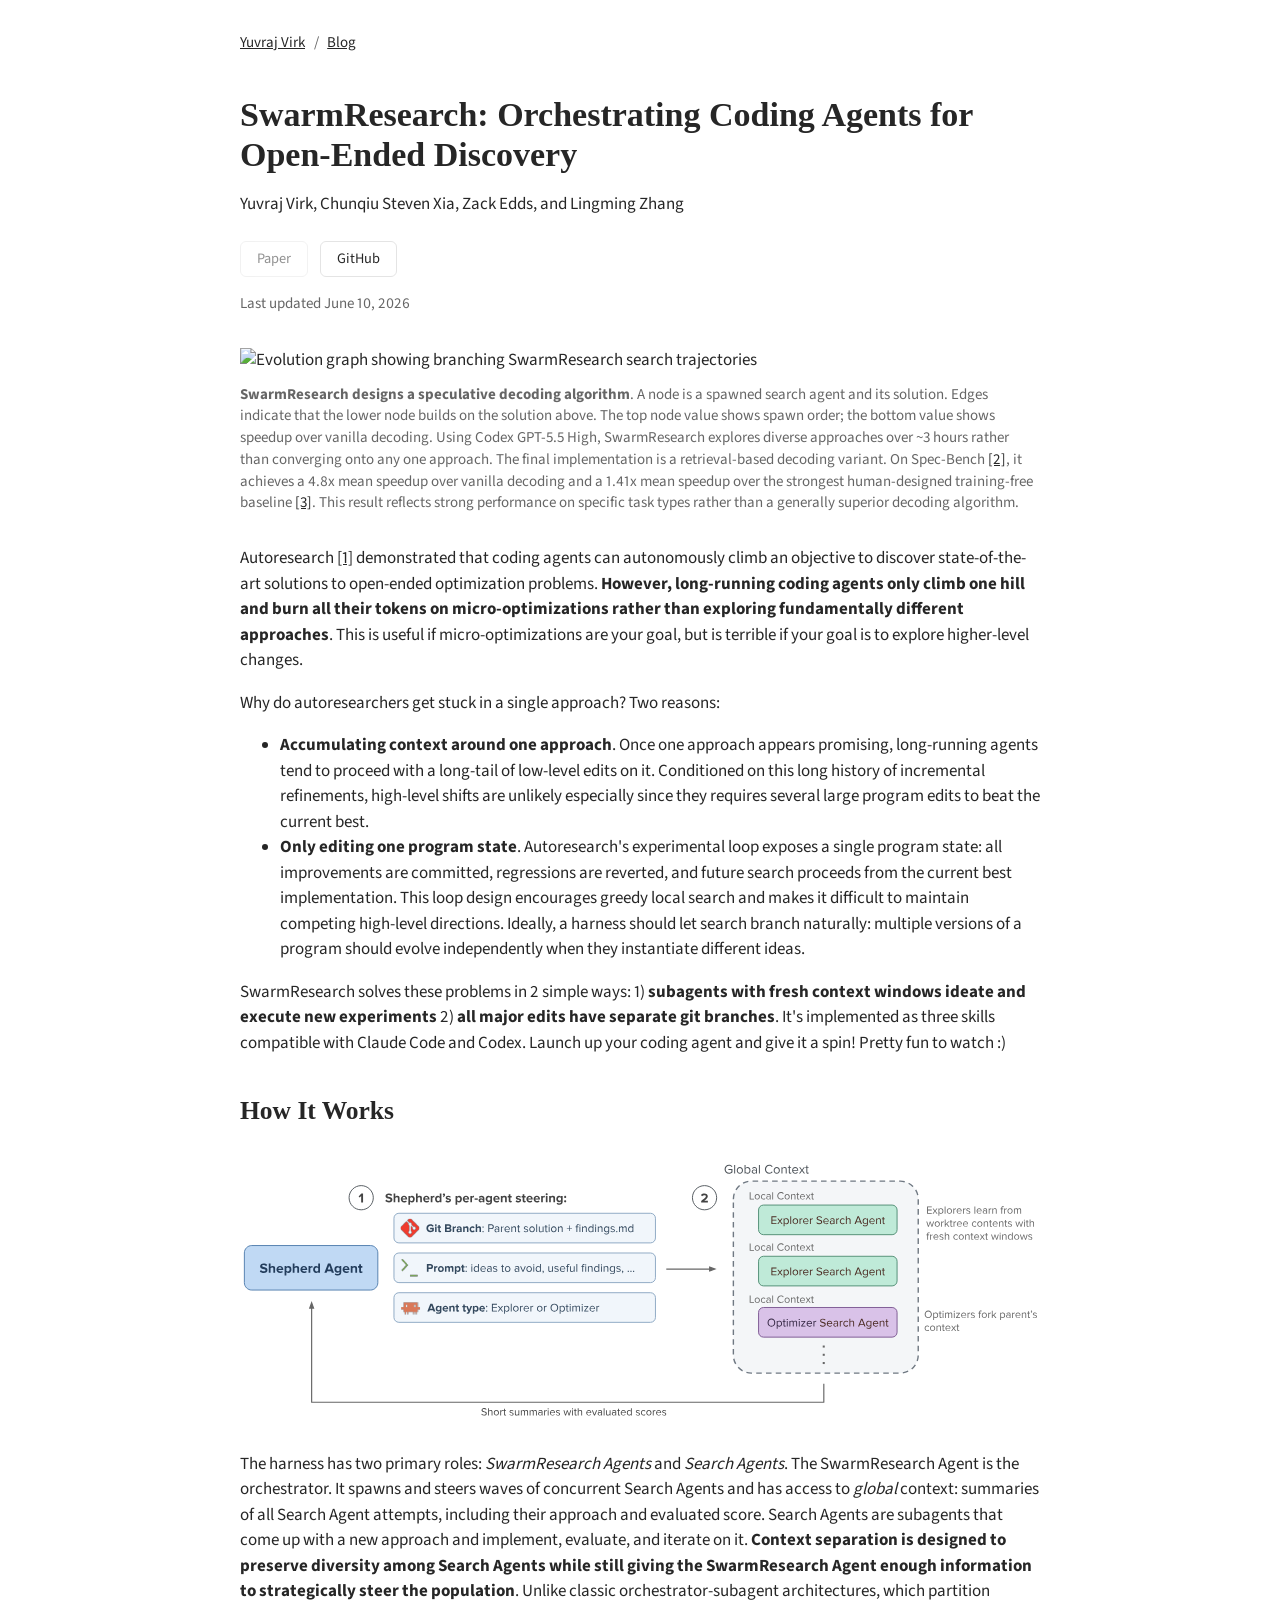
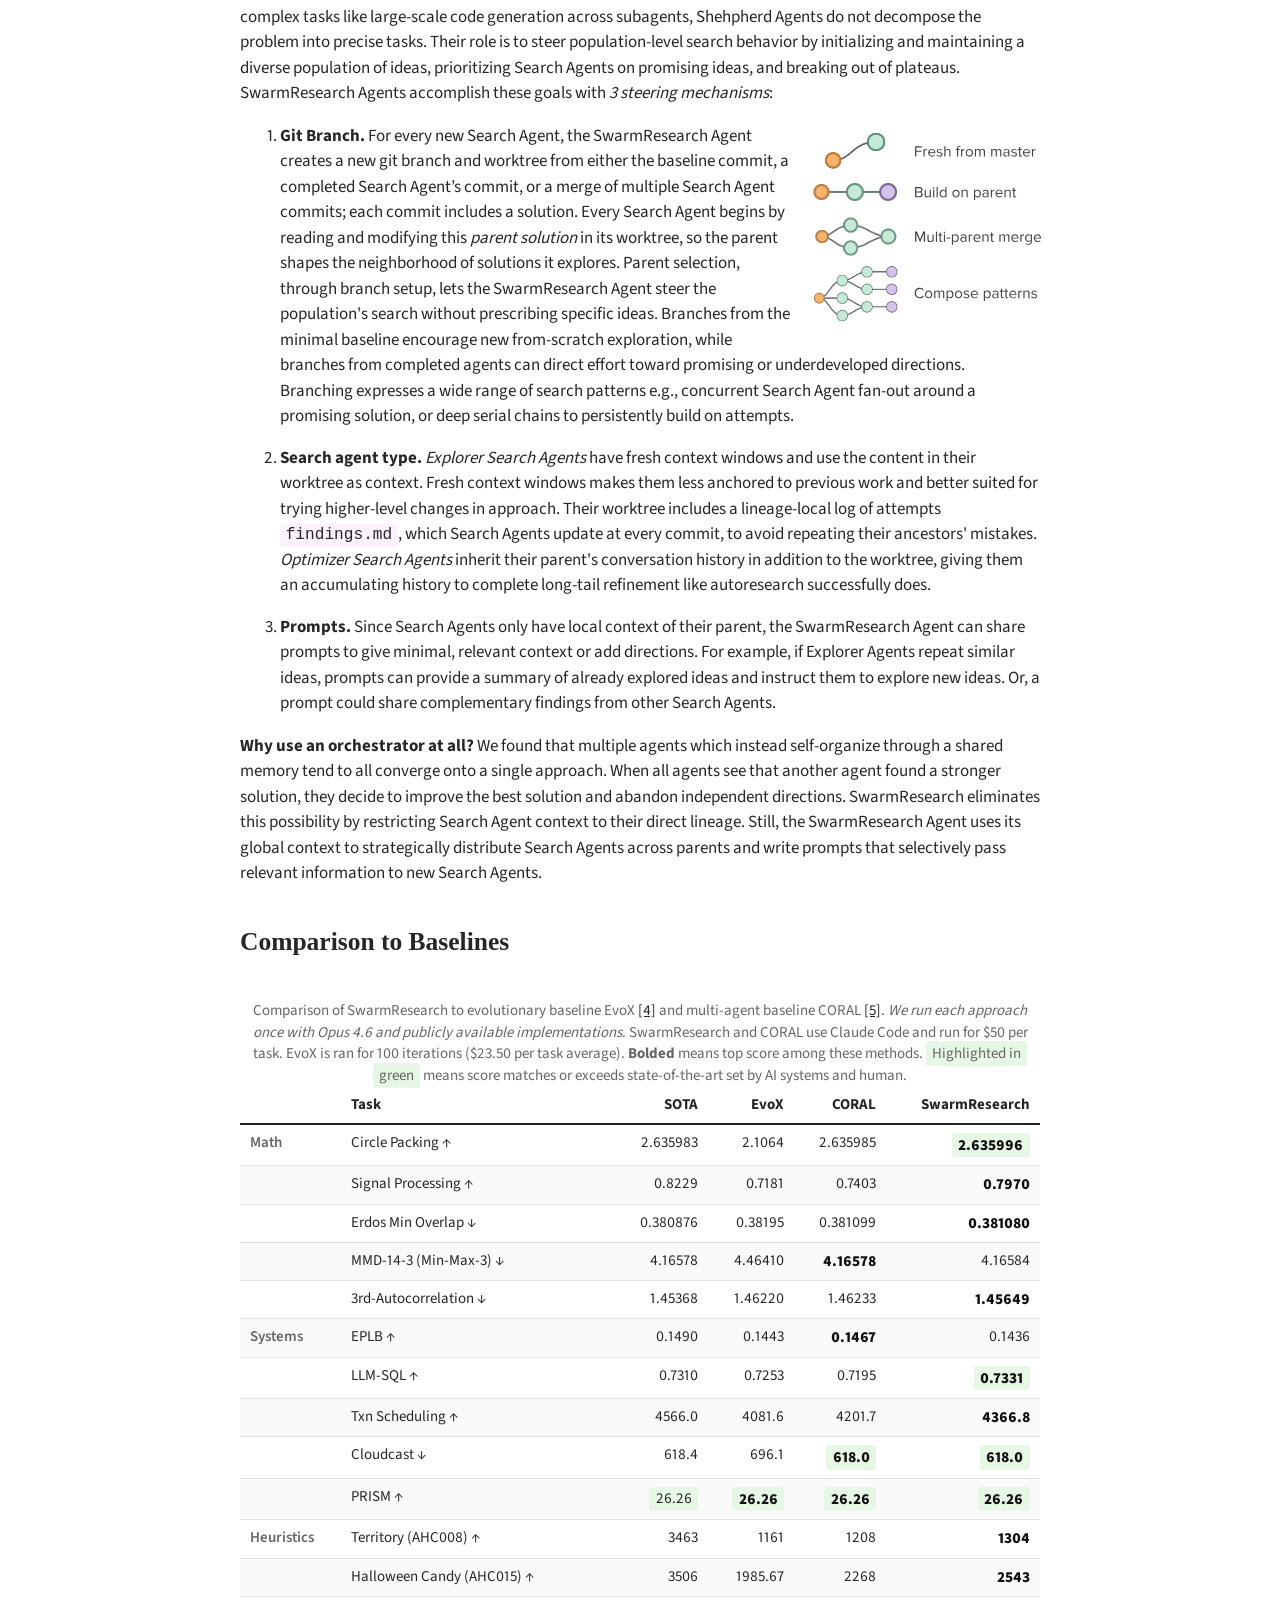
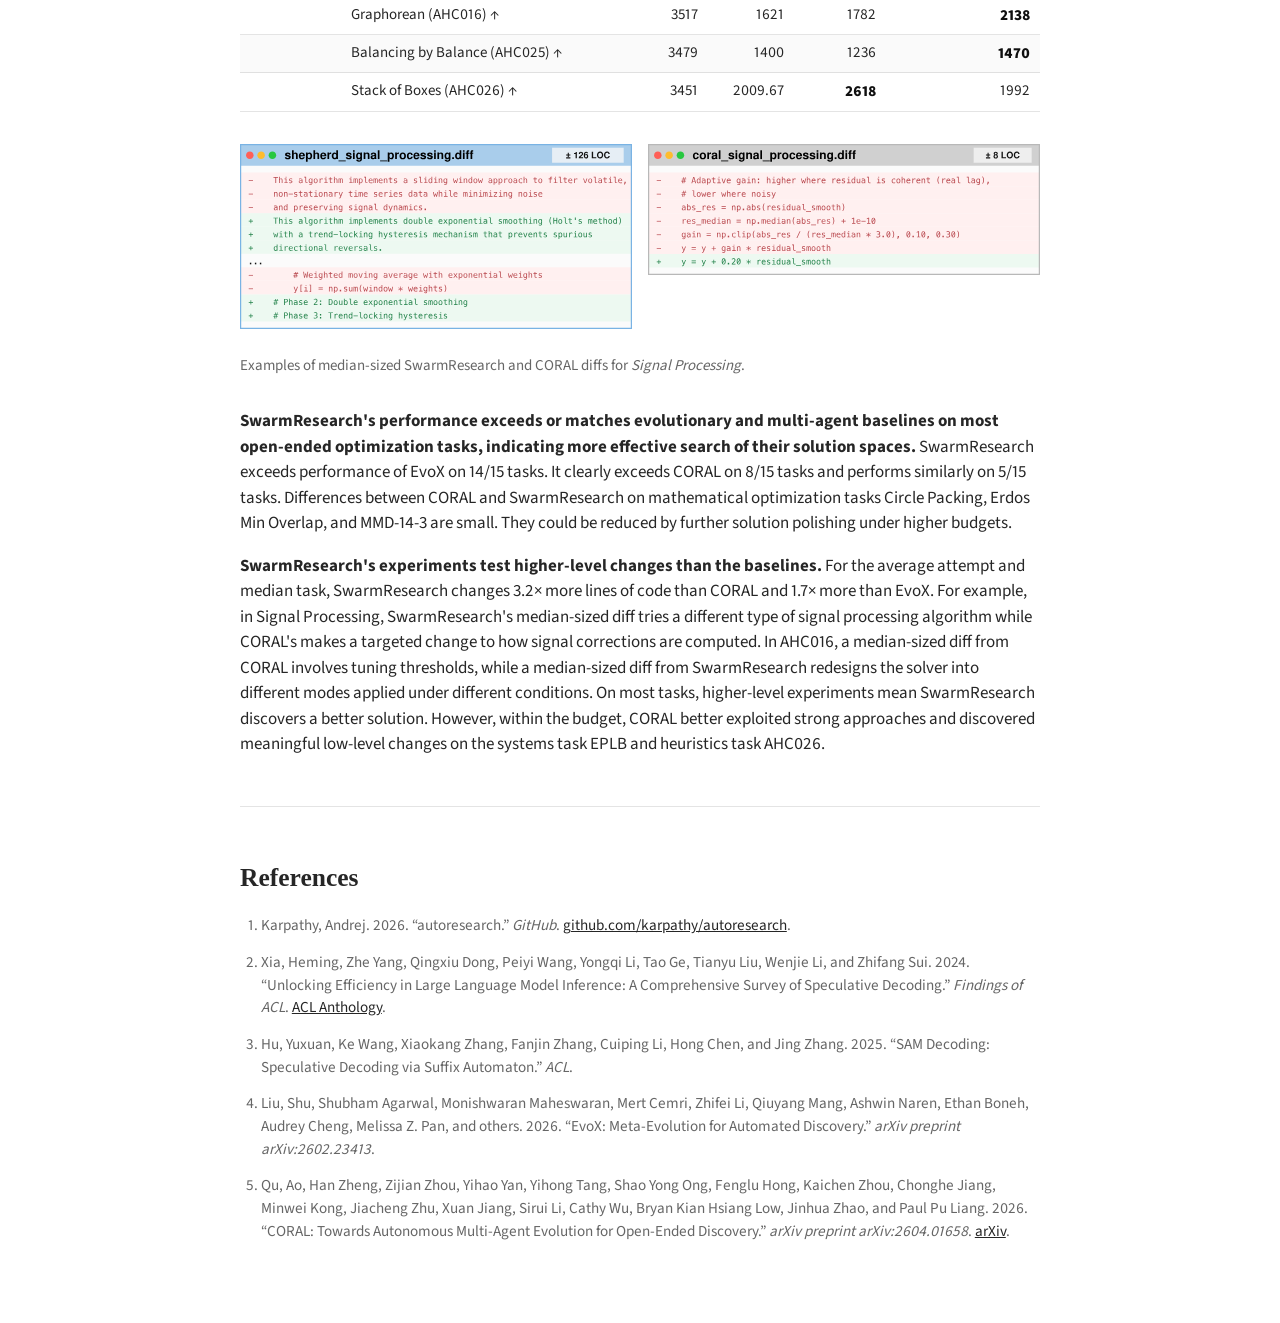
==== blogs/swarmresearch/swarmresearch.html @ add5327c "swarmresearch blog post" ====
<!doctype html>
<html lang="en">
    <head>
        <meta charset="UTF-8" />
        <meta name="viewport" content="width=device-width, initial-scale=1.0" />
        <title>SwarmResearch</title>
        <link rel="stylesheet" href="../../styles.css" />
        <link rel="stylesheet" href="../styles.css?v=20260610-fonts" />
        <link
            rel="preload"
            href="https://yoonholee.com/meta-harness/assets/fonts/SourceSerif4-Regular-subset.woff2"
            as="font"
            type="font/woff2"
            crossorigin
        />
        <link
            rel="preload"
            href="https://yoonholee.com/meta-harness/assets/fonts/SourceSerif4-Semibold-subset.woff2"
            as="font"
            type="font/woff2"
            crossorigin
        />
        <link
            rel="preload"
            href="../fonts/source-sans-3-400.ttf"
            as="font"
            type="font/ttf"
            crossorigin
        />
        <link
            rel="preload"
            href="../fonts/source-sans-3-800.ttf"
            as="font"
            type="font/ttf"
            crossorigin
        />
    </head>
    <body>
        <main class="container blog-post">
            <nav class="blog-nav" aria-label="Breadcrumb">
                <a href="/">Yuvraj Virk</a>
                <span aria-hidden="true">/</span>
                <a href="/blogs/">Blog</a>
            </nav>

            <article>
                <header class="post-header">
                    <h1>
                        SwarmResearch: Orchestrating Coding Agents for
                        Open-Ended Discovery
                    </h1>
                    <div class="post-authors">
                        <p>
                            Yuvraj Virk, Chunqiu Steven Xia, Zack Edds, and
                            Lingming Zhang
                        </p>
                    </div>
                    <div class="post-links">
                        <a href="#" aria-disabled="true">Paper</a>
                        <a href="https://github.com/yuvrajvirk/swarmresearch"
                            >GitHub</a
                        >
                    </div>
                    <p class="post-meta">Last updated June 10, 2026</p>
                </header>

                <figure class="wide-figure">
                    <img
                        src="assets/evolution_graph_annotated_clean.svg"
                        alt="Evolution graph showing branching SwarmResearch search trajectories"
                    />
                    <figcaption>
                        <b>SwarmResearch designs a speculative decoding algorithm</b>.
                        A node is a spawned search agent and its solution. Edges
                        indicate that the lower node builds on the solution
                        above. The top node value shows spawn order; the bottom
                        value shows speedup over vanilla decoding. Using Codex
                        GPT-5.5 High, SwarmResearch explores diverse approaches
                        over ~3 hours rather than converging onto any one approach. The final
                        implementation is a retrieval-based decoding variant. On
                        Spec-Bench <a href="#ref-spec-bench">[2]</a>, it
                        achieves a 4.8x mean speedup over vanilla decoding and a
                        1.41x mean speedup over the strongest human-designed
                        training-free baseline
                        <a href="#ref-sam-decoding">[3]</a>. This result
                        reflects strong performance on specific task types
                        rather than a generally superior decoding algorithm.
                    </figcaption>
                </figure>


                <!-- Intro -->
                <p>
                    Autoresearch <a href="#ref-autoresearch">[1]</a>
                    demonstrated that coding agents can autonomously climb an
                    objective to discover state-of-the-art solutions to
                    open-ended optimization problems. <b>However, long-running
                    coding agents only climb one hill and burn all their tokens
                    on micro-optimizations rather than exploring fundamentally
                    different approaches</b>. This is useful if
                    micro-optimizations are your goal, but is terrible if your
                    goal is to explore higher-level changes.
                </p>
                <p>
                    Why do autoresearchers get stuck in a single approach? Two reasons:
                </p>
                <ul>
                    <li>
                        <b>Accumulating context around one approach</b>. Once one approach appears promising, long-running agents tend to proceed with a long-tail of low-level edits on it. Conditioned on this long history of incremental refinements, high-level shifts are unlikely especially since they requires several large program edits to beat the current best.
                    </li>
                    <li>
                        <b>Only editing one program state</b>. Autoresearch's experimental loop exposes a single program state: all improvements are committed, regressions are reverted, and future search proceeds from the current best implementation. This loop design encourages greedy local search and makes it difficult to maintain competing high-level directions. Ideally, a harness should let search branch naturally: multiple versions of a program should evolve independently when they instantiate different ideas.
                    </li>
                </ul>
   
                <p>
                    SwarmResearch solves these problems in 2 simple ways: 1) <b>subagents with fresh context windows ideate and execute new experiments</b> 2) <b>all major edits have separate git branches</b>. It's implemented as three skills compatible with Claude Code and Codex. Launch up your coding agent and give it a spin! Pretty fun to watch :)
                </p>

                <!-- <section class="tldr" aria-labelledby="tldr-heading">
                    <h2 id="tldr-heading">TL;DR</h2>
                    <ul>
                        <li>
                            Long-running coding agents often overfit their own
                            conversation history and keep polishing one family
                            of ideas.
                        </li>
                        <li>
                            SwarmResearch separates global coordination from local
                            experimentation: SwarmResearch sees all results, but
                            individual Search Agents see only local context.
                        </li>
                        <li>
                            Every major experiment gets its own git branch and
                            worktree, so different solution families can evolve
                            in parallel.
                        </li>
                    </ul>
                </section> -->

                <!-- How it works -->
                <h2>How It Works</h2>
                <figure class="wide-figure">
                    <img
                        src="assets/approach_diagram.svg"
                        alt="Overview diagram of the SwarmResearch orchestrator-subagent loop"
                    />
                </figure>

                <p>
                    The harness has two primary roles: <em>SwarmResearch Agents</em> and
                    <em>Search Agents</em>. The SwarmResearch Agent is the orchestrator.
                    It spawns and steers waves of concurrent
                    Search Agents and has access to <em>global</em> context: summaries of all Search Agent
                    attempts, including their approach and evaluated score.
                    Search Agents are subagents that come up with a new approach and implement, evaluate, and
                    iterate on it. <b>Context
                    separation is designed to preserve diversity among Search
                    Agents while still giving the SwarmResearch Agent enough information to
                    strategically steer the population</b>. 
                    Unlike classic orchestrator-subagent architectures, which partition complex tasks like large-scale code generation across subagents, Shehpherd Agents do not decompose the problem into precise tasks. Their role is to
                    steer population-level search behavior by initializing and maintaining a diverse population
                    of ideas, prioritizing Search Agents on promising
                    ideas, and breaking out of plateaus. SwarmResearch Agents accomplish these goals with <i>3 steering mechanisms</i>:
                </p>
                
                <ol class="mechanism-list" id="mechanisms">
                    <li>
                        <figure class="side-figure mechanism-figure">
                            <img
                                src="assets/swarmresearch_git_management.svg"
                                alt="Diagram of SwarmResearch git branches and worktrees for Search Agents"
                            />
                        </figure>
                        <strong>Git Branch.</strong> 
                        For every new Search Agent, the SwarmResearch Agent creates a new git branch and worktree from either the baseline commit, a completed Search Agent’s commit, or a merge of multiple Search Agent commits; each commit includes a solution. Every Search Agent begins by reading and modifying this <em>parent solution</em> in its worktree, so the parent shapes the neighborhood of solutions it explores. Parent selection, through branch setup, lets the SwarmResearch Agent steer the population's search without prescribing specific ideas. Branches from the minimal baseline encourage new from-scratch exploration, while branches from completed agents can direct effort toward promising or underdeveloped directions. Branching expresses a wide range of search patterns e.g., concurrent Search Agent fan-out around a promising solution, or deep serial chains to persistently build on attempts. 
                    </li>
                    <li>
                        <strong>Search agent type.</strong>
                        <em>Explorer Search Agents</em>
                        have fresh context windows and use the content in their
                        worktree as context. Fresh context windows makes them less anchored to previous work and better suited for trying higher-level changes in approach. Their worktree includes a lineage-local log of attempts <code>findings.md</code>, which Search Agents update at every commit, to avoid repeating their ancestors' mistakes. <em>Optimizer Search Agents</em> inherit their parent's conversation history in addition to the worktree, giving them an accumulating history to complete long-tail refinement like autoresearch successfully does.
                    </li>
                    <li>
                        <strong>Prompts.</strong>
                        Since Search Agents only have local context of their parent,
                        the SwarmResearch Agent can share prompts to give
                        minimal, relevant context or add directions. For
                        example, if Explorer Agents repeat similar ideas, prompts can
                        provide a summary of already explored ideas and instruct
                        them to explore new ideas. Or, a prompt could share complementary findings from other Search
                        Agents.
                    </li>
                </ol>
                
                <b>Why use an orchestrator at all?</b> We found that multiple agents which instead self-organize through a shared memory tend to all converge onto a single approach. When all agents see that another agent found a stronger solution, they decide to improve the best solution and abandon independent directions. SwarmResearch eliminates this possibility by restricting Search Agent context to their direct lineage. Still, the SwarmResearch Agent uses its global context to strategically distribute Search Agents across parents and write prompts that selectively pass relevant information to new Search Agents. 

                <!-- Results -->
                <h2 id="comparison">Comparison to Baselines</h2>
                <div class="table-scroll" role="region" aria-label="Baseline comparison table">
                    <table>
                        <caption>
                            Comparison of SwarmResearch to evolutionary baseline EvoX
                            <a href="#ref-evox">[4]</a> and
                            multi-agent baseline CORAL
                            <a href="#ref-coral">[5]</a>. <i>We run each approach once with Opus 4.6 and publicly available implementations</i>. SwarmResearch and
                            CORAL use Claude Code and run for $50 per task. EvoX is ran for 100 iterations ($23.50 per task average). <b>Bolded</b> means top score among
                            these methods.
                            <span class="green-highlight"
                                >Highlighted in green</span
                            >
                            means score matches or exceeds state-of-the-art
                            set by AI systems and human.
                        </caption>
                        <thead>
                            <tr>
                                <th scope="col"></th>
                                <th scope="col">Task</th>
                                <th scope="col">SOTA</th>
                                <th scope="col">EvoX</th>
                                <th scope="col">CORAL</th>
                                <th scope="col">SwarmResearch</th>
                            </tr>
                        </thead>
                        <tbody>
                            <tr>
                                <th scope="rowgroup">Math</th>
                                <th scope="row">Circle Packing &uarr;</th>
                                <td class="sota">2.635983</td>
                                <td>2.1064</td>
                                <td>2.635985</td>
                                <td class="best"><strong>2.635996</strong></td>
                            </tr>
                            <tr>
                                <td class="group-spacer" aria-hidden="true"></td>
                                <th scope="row">Signal Processing &uarr;</th>
                                <td class="sota">0.8229</td>
                                <td>0.7181</td>
                                <td>0.7403</td>
                                <td><strong>0.7970</strong></td>
                            </tr>
                            <tr>
                                <td class="group-spacer" aria-hidden="true"></td>
                                <th scope="row">Erdos Min Overlap &darr;</th>
                                <td class="sota">0.380876</td>
                                <td>0.38195</td>
                                <td>0.381099</td>
                                <td><strong>0.381080</strong></td>
                            </tr>
                            <tr>
                                <td class="group-spacer" aria-hidden="true"></td>
                                <th scope="row">MMD-14-3 (Min-Max-3) &darr;</th>
                                <td class="sota">4.16578</td>
                                <td>4.46410</td>
                                <td><strong>4.16578</strong></td>
                                <td>4.16584</td>
                            </tr>
                            <tr>
                                <td class="group-spacer" aria-hidden="true"></td>
                                <th scope="row">3rd-Autocorrelation &darr;</th>
                                <td class="sota">1.45368</td>
                                <td>1.46220</td>
                                <td>1.46233</td>
                                <td><strong>1.45649</strong></td>
                            </tr>
                            <tr>
                                <th scope="rowgroup">Systems</th>
                                <th scope="row">EPLB &uarr;</th>
                                <td class="sota">0.1490</td>
                                <td>0.1443</td>
                                <td><strong>0.1467</strong></td>
                                <td>0.1436</td>
                            </tr>
                            <tr>
                                <td class="group-spacer" aria-hidden="true"></td>
                                <th scope="row">LLM-SQL &uarr;</th>
                                <td class="sota">0.7310</td>
                                <td>0.7253</td>
                                <td>0.7195</td>
                                <td class="best"><strong>0.7331</strong></td>
                            </tr>
                            <tr>
                                <td class="group-spacer" aria-hidden="true"></td>
                                <th scope="row">Txn Scheduling &uarr;</th>
                                <td class="sota">4566.0</td>
                                <td>4081.6</td>
                                <td>4201.7</td>
                                <td><strong>4366.8</strong></td>
                            </tr>
                            <tr>
                                <td class="group-spacer" aria-hidden="true"></td>
                                <th scope="row">Cloudcast &darr;</th>
                                <td class="sota">618.4</td>
                                <td>696.1</td>
                                <td class="best"><strong>618.0</strong></td>
                                <td class="best"><strong>618.0</strong></td>
                            </tr>
                            <tr>
                                <td class="group-spacer" aria-hidden="true"></td>
                                <th scope="row">PRISM &uarr;</th>
                                <td class="sota best"><span>26.26</span></td>
                                <td class="best"><strong>26.26</strong></td>
                                <td class="best"><strong>26.26</strong></td>
                                <td class="best"><strong>26.26</strong></td>
                            </tr>
                            <tr>
                                <th scope="rowgroup">Heuristics</th>
                                <th scope="row">Territory (AHC008) &uarr;</th>
                                <td class="sota">3463</td>
                                <td>1161</td>
                                <td>1208</td>
                                <td><strong>1304</strong></td>
                            </tr>
                            <tr>
                                <td class="group-spacer" aria-hidden="true"></td>
                                <th scope="row">Halloween Candy (AHC015) &uarr;</th>
                                <td class="sota">3506</td>
                                <td>1985.67</td>
                                <td>2268</td>
                                <td><strong>2543</strong></td>
                            </tr>
                            <tr>
                                <td class="group-spacer" aria-hidden="true"></td>
                                <th scope="row">Graphorean (AHC016) &uarr;</th>
                                <td class="sota">3517</td>
                                <td>1621</td>
                                <td>1782</td>
                                <td><strong>2138</strong></td>
                            </tr>
                            <tr>
                                <td class="group-spacer" aria-hidden="true"></td>
                                <th scope="row">Balancing by Balance (AHC025) &uarr;</th>
                                <td class="sota">3479</td>
                                <td>1400</td>
                                <td>1236</td>
                                <td><strong>1470</strong></td>
                            </tr>
                            <tr>
                                <td class="group-spacer" aria-hidden="true"></td>
                                <th scope="row">Stack of Boxes (AHC026) &uarr;</th>
                                <td class="sota">3451</td>
                                <td>2009.67</td>
                                <td><strong>2618</strong></td>
                                <td>1992</td>
                            </tr>
                        </tbody>
                    </table>
                </div>

                <figure class="two-up">
                    <div>
                        <img
                            src="assets/swarmresearch_signal_processing_horizontal.svg"
                            alt="Median-sized SwarmResearch diff for Signal Processing"
                        />
                    </div>
                    <div>
                        <img
                            src="assets/coral_signal_processing_horizontal.svg"
                            alt="Median-sized CORAL diff for Signal Processing"
                        />
                    </div>
                    <figcaption>
                        Examples of median-sized SwarmResearch and CORAL
                        diffs for <em>Signal Processing</em>.
                    </figcaption>
                </figure>

                <p>
                    <b>SwarmResearch's performance exceeds or matches evolutionary and multi-agent baselines on most open-ended optimization tasks, indicating more effective search of their solution spaces.</b> SwarmResearch exceeds performance of EvoX on 14/15 tasks. It clearly exceeds CORAL on 8/15 tasks and performs similarly on 5/15 tasks.  Differences between
                    CORAL and SwarmResearch on mathematical optimization tasks Circle Packing, Erdos Min Overlap, and MMD-14-3 are
                    small. They could be reduced by further solution polishing
                    under higher budgets.
                </p>
                <p>
                    <strong>SwarmResearch's experiments test higher-level changes than the baselines.
                    </strong> For the average attempt and median task, SwarmResearch changes
                    3.2&times; more lines of code than CORAL and 1.7&times; more than
                    EvoX. For example, in Signal
                    Processing, SwarmResearch's median-sized diff tries a
                    different type of signal processing algorithm while CORAL's makes a targeted change to
                    how signal corrections are computed. In
                    AHC016, a median-sized diff from CORAL involves tuning thresholds,
                    while a median-sized diff from SwarmResearch redesigns the solver into
                    different modes applied under different conditions. On most
                    tasks, higher-level experiments mean SwarmResearch discovers a
                    better solution. However, within the budget, CORAL better
                    exploited strong approaches and discovered meaningful
                    low-level changes on the systems task EPLB and heuristics
                    task AHC026.
                </p>

                <section class="references" aria-labelledby="references-heading">
                    <h2 id="references-heading">References</h2>
                    <ol>
                        <li id="ref-autoresearch">
                            Karpathy, Andrej. 2026. “autoresearch.”
                            <em>GitHub</em>.
                            <a href="https://github.com/karpathy/autoresearch"
                                >github.com/karpathy/autoresearch</a
                            >.
                        </li>
                        <li id="ref-spec-bench">
                            Xia, Heming, Zhe Yang, Qingxiu Dong, Peiyi Wang,
                            Yongqi Li, Tao Ge, Tianyu Liu, Wenjie Li, and
                            Zhifang Sui. 2024. “Unlocking Efficiency in Large
                            Language Model Inference: A Comprehensive Survey of
                            Speculative Decoding.” <em>Findings of ACL</em>.
                            <a href="https://aclanthology.org/2024.findings-acl.456"
                                >ACL Anthology</a
                            >.
                        </li>
                        <li id="ref-sam-decoding">
                            Hu, Yuxuan, Ke Wang, Xiaokang Zhang, Fanjin Zhang,
                            Cuiping Li, Hong Chen, and Jing Zhang. 2025. “SAM
                            Decoding: Speculative Decoding via Suffix
                            Automaton.” <em>ACL</em>.
                        </li>
                        <li id="ref-evox">
                            Liu, Shu, Shubham Agarwal, Monishwaran Maheswaran,
                            Mert Cemri, Zhifei Li, Qiuyang Mang, Ashwin Naren,
                            Ethan Boneh, Audrey Cheng, Melissa Z. Pan, and
                            others. 2026. “EvoX: Meta-Evolution for Automated
                            Discovery.” <em>arXiv preprint arXiv:2602.23413</em>.
                        </li>
                        <li id="ref-coral">
                            Qu, Ao, Han Zheng, Zijian Zhou, Yihao Yan, Yihong
                            Tang, Shao Yong Ong, Fenglu Hong, Kaichen Zhou,
                            Chonghe Jiang, Minwei Kong, Jiacheng Zhu, Xuan
                            Jiang, Sirui Li, Cathy Wu, Bryan Kian Hsiang Low,
                            Jinhua Zhao, and Paul Pu Liang. 2026. “CORAL:
                            Towards Autonomous Multi-Agent Evolution for
                            Open-Ended Discovery.”
                            <em>arXiv preprint arXiv:2604.01658</em>.
                            <a href="https://arxiv.org/pdf/2604.01658"
                                >arXiv</a
                            >.
                        </li>
                    </ol>
                </section>
            </article>
        </main>
    </body>
</html>
---- styles.css ----
body {
    background-color: #ffffff; /* #fffbf6; A warm sandy color */
    font-family: "Alegreya Sans", sans-serif;
    /* Helvetica Neue */
    /* font-family: 'Red Hat Text', sans-serif; */
    color: #333;
    line-height: 1.6;
    font-size: 16px;
    margin: 0;
    padding: 0;
    display: flex;
    justify-content: center;
}

.section-title {
    margin-bottom: 0.75rem; 
}

.container {
    width: 90%;
    max-width: 800px;
    padding: 2rem;
}

#info-card {
    display: flex;
    flex-direction: column;
    align-items: center;
    gap: 1.5rem;
    margin-bottom: 2rem;
}

.info-text {
    text-align: center;
}

#portrait {
    width: 100%;
    max-width: 150px;
    height: auto;
    border-radius: 5px;
}

#about {
    margin-top: 2rem;
}

#research-card {
    display: flex;
    flex-direction: column;
    align-items: center;
    /* gap: 1.5rem; */
    margin-bottom: 1rem;
    /* background-color: white; */
    /* padding: 1.5rem; */
    /* border-radius: 8px; */
    /* box-shadow: 0 2px 4px rgba(0, 0, 0, 0.1); */
}

#research-img {
    width: 100%;
    max-width: 200px;
    height: auto;
    border-radius: 5px;
}

.section-text {
    text-align: center;
    font-size: 16px;
    margin-bottom: 1rem;
    margin-left: 0.5rem;
}

#research-title {
    font-size: 16px;
    font-weight: bold;
    /* margin-bottom: 4px; */
}

#research-title a {
    color: #333;
    text-decoration: underline;
    transition: color 0.2s ease;
}

#research-title a:hover {
    color: #1d4ed8;
    text-decoration: underline;
}

#about a {
    color: #333;
    text-decoration: underline;
    transition: color 0.2s ease;
}

#about a:hover {
    color: #1d4ed8;
    text-decoration: underline;
}

/* Media query for larger screens */
@media screen and (min-width: 768px) {
    .container {
        width: 800px;
    }

    #info-card {
        flex-direction: row;
        align-items: flex-start;
        gap: 2rem;
    }

    #portrait {
        flex-shrink: 0;
        width: 200px;
    }

    #idea2code {
        width: 500px;
        height: auto;
        border-radius: 5px;
    }

    .info-text {
        text-align: left;
        flex-grow: 1;
    }

    #research-card {
        flex-direction: row;
        align-items: flex-start;
        /* gap: 2rem; */
    }

    #research-img {
        flex-shrink: 0;
        width: 175px;
    }

    .section-text {
        text-align: left;
        /* flex-grow: 1; */
    }
}

/* Social media icons */
.social-icon {
    color: #333;
    text-decoration: none;
    font-size: 18px;
    transition: color 0.3s ease;
}

.social-icon:hover {
    color: #1d4ed8;
}
---- blogs/styles.css ----
@font-face {
    font-family: "Source Serif 4";
    src: url("https://yoonholee.com/meta-harness/assets/fonts/SourceSerif4-Regular-subset.woff2")
        format("woff2");
    font-style: normal;
    font-weight: 400;
    font-display: swap;
}

@font-face {
    font-family: "Source Serif 4";
    src: url("https://yoonholee.com/meta-harness/assets/fonts/SourceSerif4-Semibold-subset.woff2")
        format("woff2");
    font-style: normal;
    font-weight: 600;
    font-display: swap;
}

@font-face {
    font-family: "Source Sans 3";
    src: url("./fonts/source-sans-3-400.ttf") format("truetype");
    font-style: normal;
    font-weight: 400;
    font-display: swap;
}

@font-face {
    font-family: "Source Sans 3";
    src: url("./fonts/source-sans-3-600.ttf") format("truetype");
    font-style: normal;
    font-weight: 600;
    font-display: swap;
}

@font-face {
    font-family: "Source Sans 3";
    src: url("./fonts/source-sans-3-700.ttf") format("truetype");
    font-style: normal;
    font-weight: 700;
    font-display: swap;
}

@font-face {
    font-family: "Source Sans 3";
    src: url("./fonts/source-sans-3-800.ttf") format("truetype");
    font-style: normal;
    font-weight: 800;
    font-display: swap;
}

:root {
    --blog-bg: #fff;
    --blog-text: #262626;
    --blog-muted: #666;
    --blog-accent: #a02020;
    --blog-divider: rgba(38, 38, 38, 0.12);
    --blog-code-bg: rgba(181, 9, 172, 0.05);
    --blog-sans: "Source Sans 3", system-ui, -apple-system, BlinkMacSystemFont,
        "Segoe UI", Roboto, sans-serif;
    --blog-serif: "Source Serif 4", Charter, "Iowan Old Style", Palatino,
        Georgia, serif;
    --blog-mono: "Source Code Pro", ui-monospace, SFMono-Regular, Menlo,
        monospace;
}

body {
    background: var(--blog-bg);
    color: var(--blog-text);
    display: block;
    font-family: var(--blog-sans);
    font-size: 1.0625rem;
    line-height: 1.5;
    margin: 0;
    -webkit-font-smoothing: antialiased;
    text-rendering: optimizelegibility;
    font-feature-settings: "kern" 1, "onum" 1, "pnum" 1;
    font-kerning: normal;
    font-variant-ligatures: common-ligatures;
    font-variant-numeric: oldstyle-nums proportional-nums;
}

.blog-index,
.blog-post {
    width: min(90%, 880px);
    margin: 0 auto;
    padding: 2rem 0 4rem;
}

.blog-nav {
    margin-bottom: 2.5rem;
    font-size: 15px;
}

.blog-nav span {
    color: var(--blog-muted);
    margin: 0 0.35rem;
}

.blog-nav a,
.blog-header a,
.post-preview a,
.blog-post a {
    color: var(--blog-text);
    text-decoration: underline;
    transition: color 0.2s ease;
}

.blog-nav a:hover,
.blog-header a:hover,
.post-preview a:hover,
.blog-post a:hover {
    color: var(--blog-accent);
}

.blog-header {
    margin-bottom: 2.5rem;
}

.blog-header h1,
.post-header h1 {
    font-family: var(--blog-serif);
    font-weight: 600;
    margin: 0;
    font-size: 34px;
    line-height: 1.2;
    font-variant-numeric: lining-nums;
}

.blog-header p {
    margin-top: 0.8rem;
}

.post-preview {
    margin-top: 1rem;
}

.post-preview h3 {
    margin: 0;
    font-size: 22px;
    line-height: 1.25;
}

.post-meta {
    margin: 0.25rem 0 1rem;
    color: var(--blog-muted);
    font-size: 15px;
}

.post-authors {
    color: var(--blog-text);
    font-size: 17px;
    line-height: 1.45;
    margin: 1rem 0 1.5rem;
}

.post-authors p {
    margin: 0.25rem 0;
}

.post-links {
    display: flex;
    flex-wrap: wrap;
    gap: 0.75rem;
    margin: 1rem 0;
}

.post-links a {
    align-items: center;
    border: 1px solid var(--blog-divider);
    border-radius: 6px;
    color: var(--blog-text);
    display: inline-flex;
    font-size: 0.9rem;
    font-weight: 500;
    padding: 0.4rem 1rem;
    text-decoration: none;
    transition:
        border-color 0.2s ease,
        color 0.2s ease;
}

.post-links a:hover {
    border-color: var(--blog-accent);
    color: var(--blog-accent);
}

.post-links a[aria-disabled="true"] {
    opacity: 0.5;
}

.mechanism-list li {
    margin-bottom: 1rem;
}

.mechanism-list .mechanism-figure {
    float: right;
    margin: 0.5rem -0.2em 0.5rem 1.35rem;
    width: 230px;
}

.blog-post h2 {
    font-family: var(--blog-serif);
    font-weight: 600;
    margin-top: 2.5rem;
    line-height: 1.2;
    font-variant-numeric: lining-nums;
}

.blog-post h3 {
    font-family: var(--blog-serif);
    font-weight: 600;
    margin-top: 2rem;
    line-height: 1.25;
    font-variant-numeric: lining-nums;
}

.blog-post h4 {
    font-family: var(--blog-serif);
    font-weight: 600;
    margin: 1.5rem 0 0.25rem;
    line-height: 1.25;
    font-variant-numeric: lining-nums;
}

.blog-post figure {
    margin: 2rem 0;
}

.blog-post figure img {
    display: block;
    margin: 0 auto;
}

.blog-post img,
.blog-post video,
.blog-post iframe {
    max-width: 100%;
}

.blog-post figcaption,
.blog-post table caption {
    color: var(--blog-muted);
    font-size: 15px;
    line-height: 1.45;
    margin-top: 0.65rem;
}

.wide-figure {
    margin-left: calc(50% - min(46vw, 520px));
    margin-right: calc(50% - min(46vw, 520px));
}

.wide-figure img {
    width: min(92vw, 1040px);
}

.medium-figure img {
    width: min(100%, 620px);
}

.side-figure {
    float: right;
    width: min(42%, 300px);
    margin: 0.35rem 0 1rem 1.5rem;
}

.two-up {
    display: grid;
    grid-template-columns: repeat(2, minmax(0, 1fr));
    gap: 1rem;
}

.two-up figcaption {
    grid-column: 1 / -1;
}

.tldr,
.result-box {
    border-left: 3px solid var(--blog-accent);
    background: rgba(160, 32, 32, 0.04);
    padding: 1rem 1.2rem;
    margin: 2rem 0;
}

.tldr h2 {
    margin-top: 0;
}

.tldr ul {
    padding-left: 1.2rem;
    margin-bottom: 0;
}

.result-box strong {
    display: block;
    margin-bottom: 0.35rem;
}

.table-scroll {
    margin: 2rem 0;
    overflow-x: auto;
}

.blog-post table {
    width: 100%;
    min-width: 720px;
    border-collapse: collapse;
    font-size: 15px;
    line-height: 1.35;
    font-variant-numeric: lining-nums tabular-nums;
}

.blog-post th,
.blog-post td {
    border-bottom: 1px solid var(--blog-divider);
    padding: 0.5rem 0.65rem;
    text-align: right;
    vertical-align: top;
}

.blog-post thead th:first-child,
.blog-post thead th:nth-child(2),
.blog-post tbody th[scope="rowgroup"],
.blog-post tbody th[scope="row"],
.blog-post tbody td.group-spacer {
    text-align: left;
}

.blog-post tbody th[scope="rowgroup"] {
    color: var(--blog-muted);
    font-weight: 600;
    width: 5rem;
}

.blog-post tbody td.group-spacer {
    width: 5rem;
}

.blog-post tbody th[scope="row"] {
    font-weight: 400;
    min-width: 13rem;
}

.blog-post tbody td:not(.sota) strong {
    color: #0f0f0f;
    font-size: 1.02em;
    font-weight: 800;
}

.blog-post thead th {
    border-bottom: 2px solid var(--blog-text);
}

.blog-post tbody tr:nth-child(even) {
    background: #fafafa;
}

.blog-post td.best {
    background: transparent;
}

.blog-post td.best strong,
.blog-post td.best span {
    background-color: #e6f7e6;
    border-radius: 3px;
    display: inline-block;
    padding: 0.12rem 0.4rem;
}

.blog-post .green-highlight {
    background: #e6f7e6 !important;
    border-radius: 3px;
    box-decoration-break: clone;
    -webkit-box-decoration-break: clone;
    color: inherit;
    padding: 0.12rem 0.4rem;
}

.blog-post pre {
    overflow-x: auto;
    padding: 1rem;
    background: #f8f8f8;
    border: 1px solid var(--blog-divider);
}

.blog-post code {
    background: var(--blog-code-bg);
    border-radius: 3px;
    font-family: var(--blog-mono);
    font-size: 0.95em;
    padding: 0.15em 0.35em;
}

.references {
    border-top: 1px solid var(--blog-divider);
    margin-top: 3rem;
    padding-top: 1rem;
}

.references ol {
    padding-left: 1.3rem;
}

.references li {
    color: var(--blog-muted);
    font-size: 0.95rem;
    margin-bottom: 0.85rem;
}

.references li:target {
    color: var(--blog-text);
}

@media screen and (max-width: 520px) {
    .blog-header h1,
    .post-header h1 {
        font-size: 30px;
    }

    .side-figure {
        float: none;
        width: 100%;
        margin: 2rem 0;
    }

    .two-up {
        grid-template-columns: 1fr;
    }
}
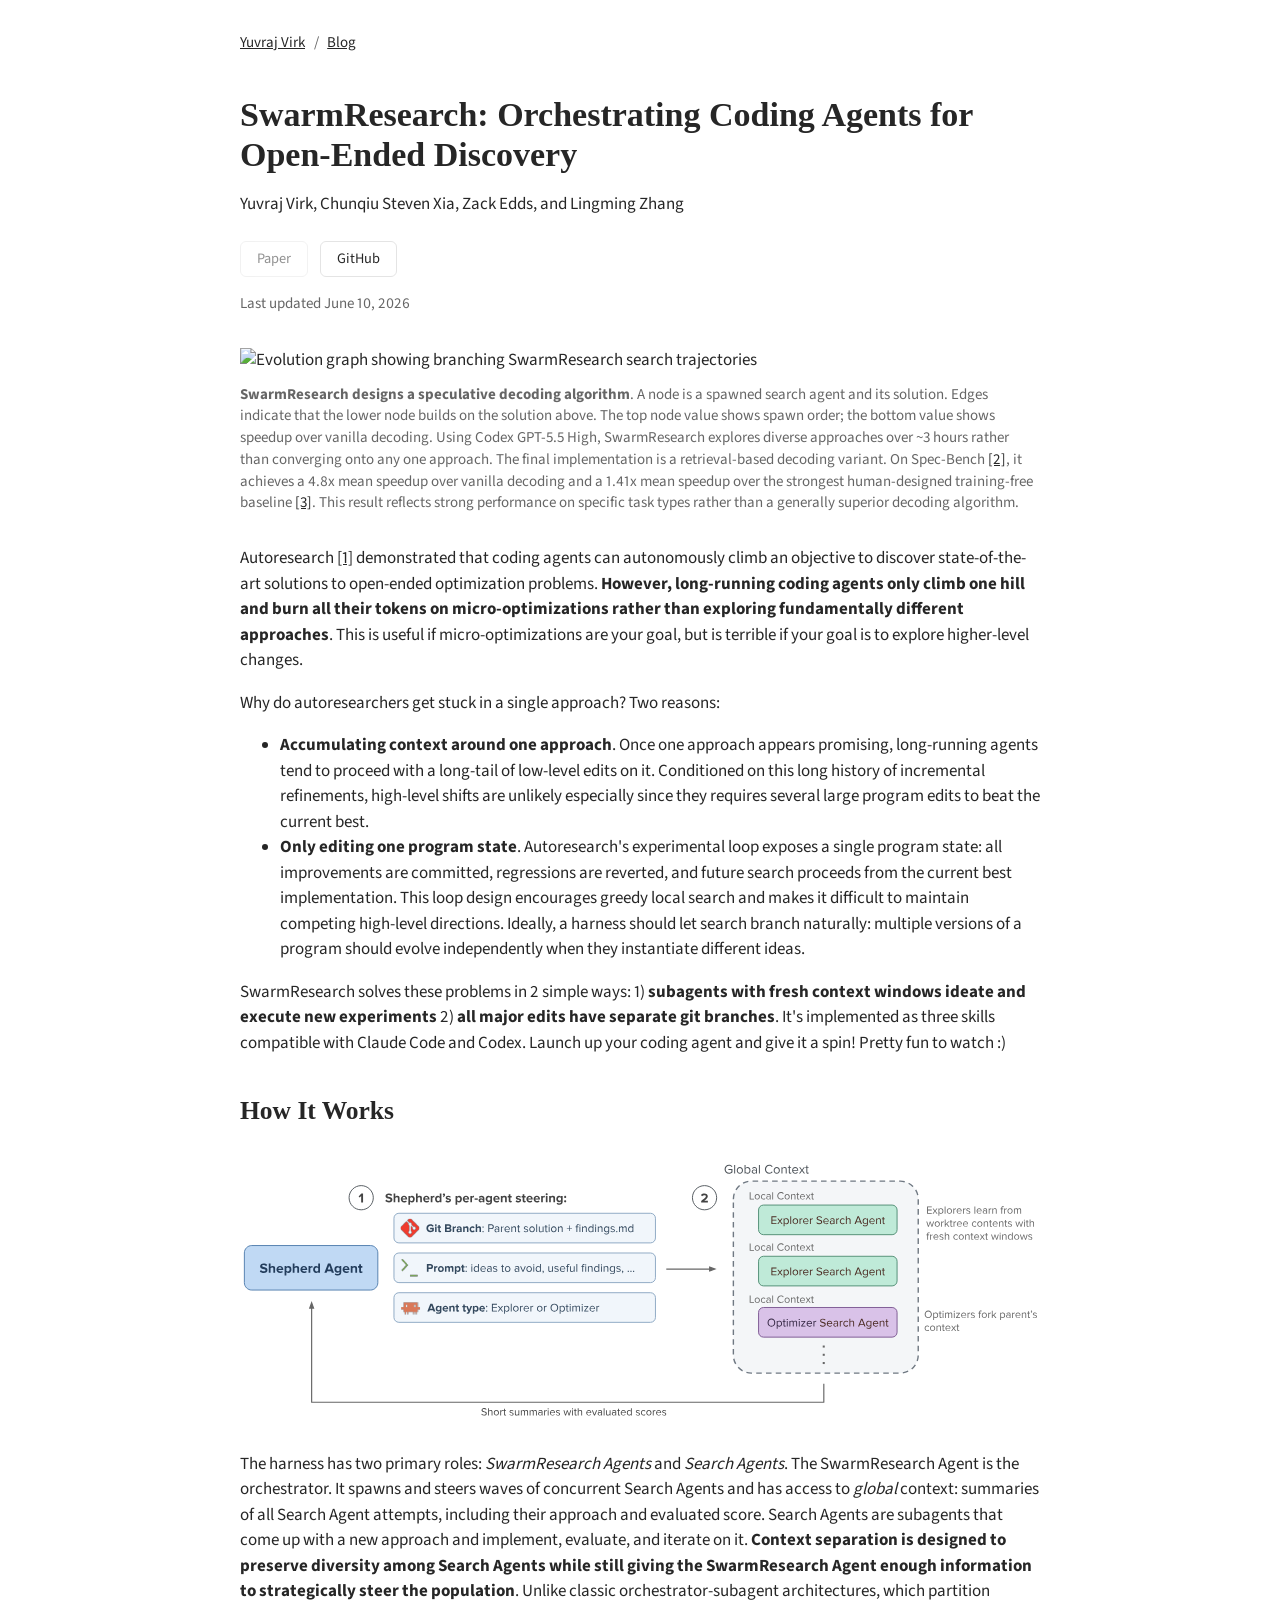
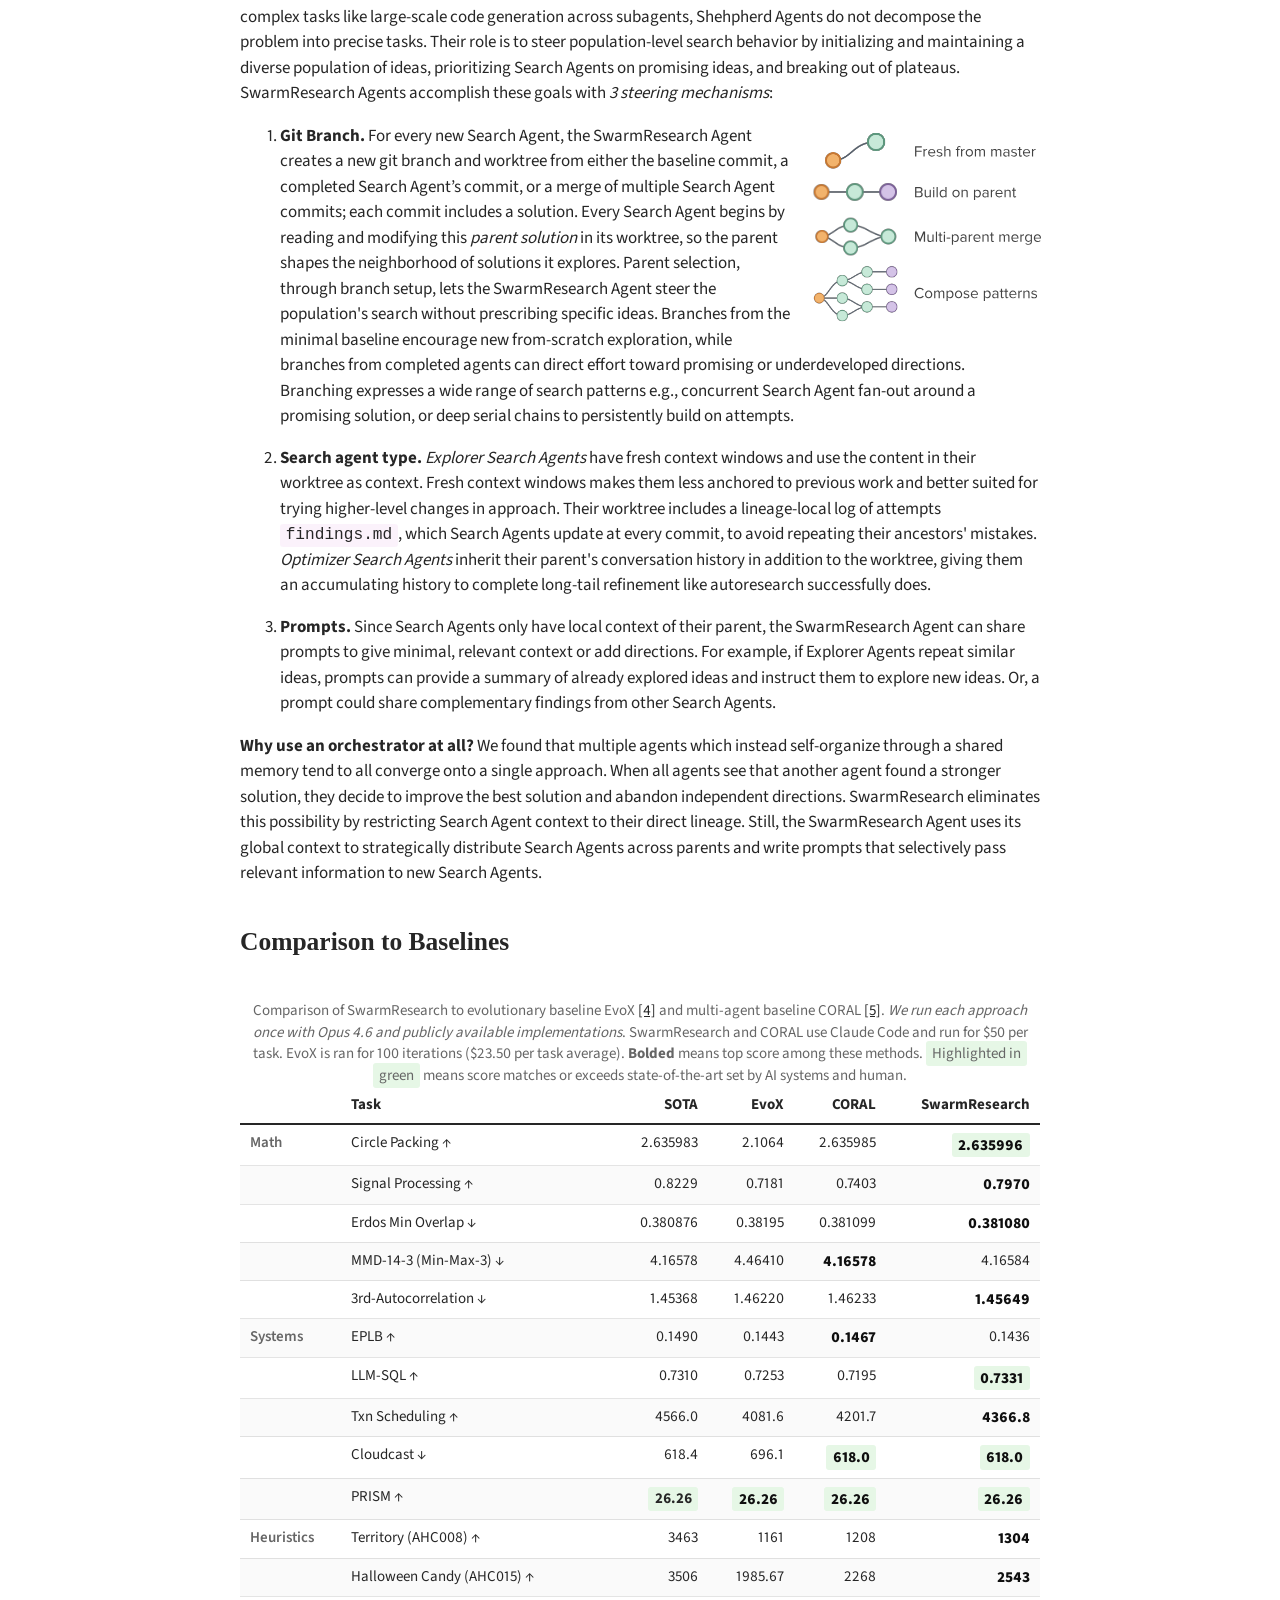
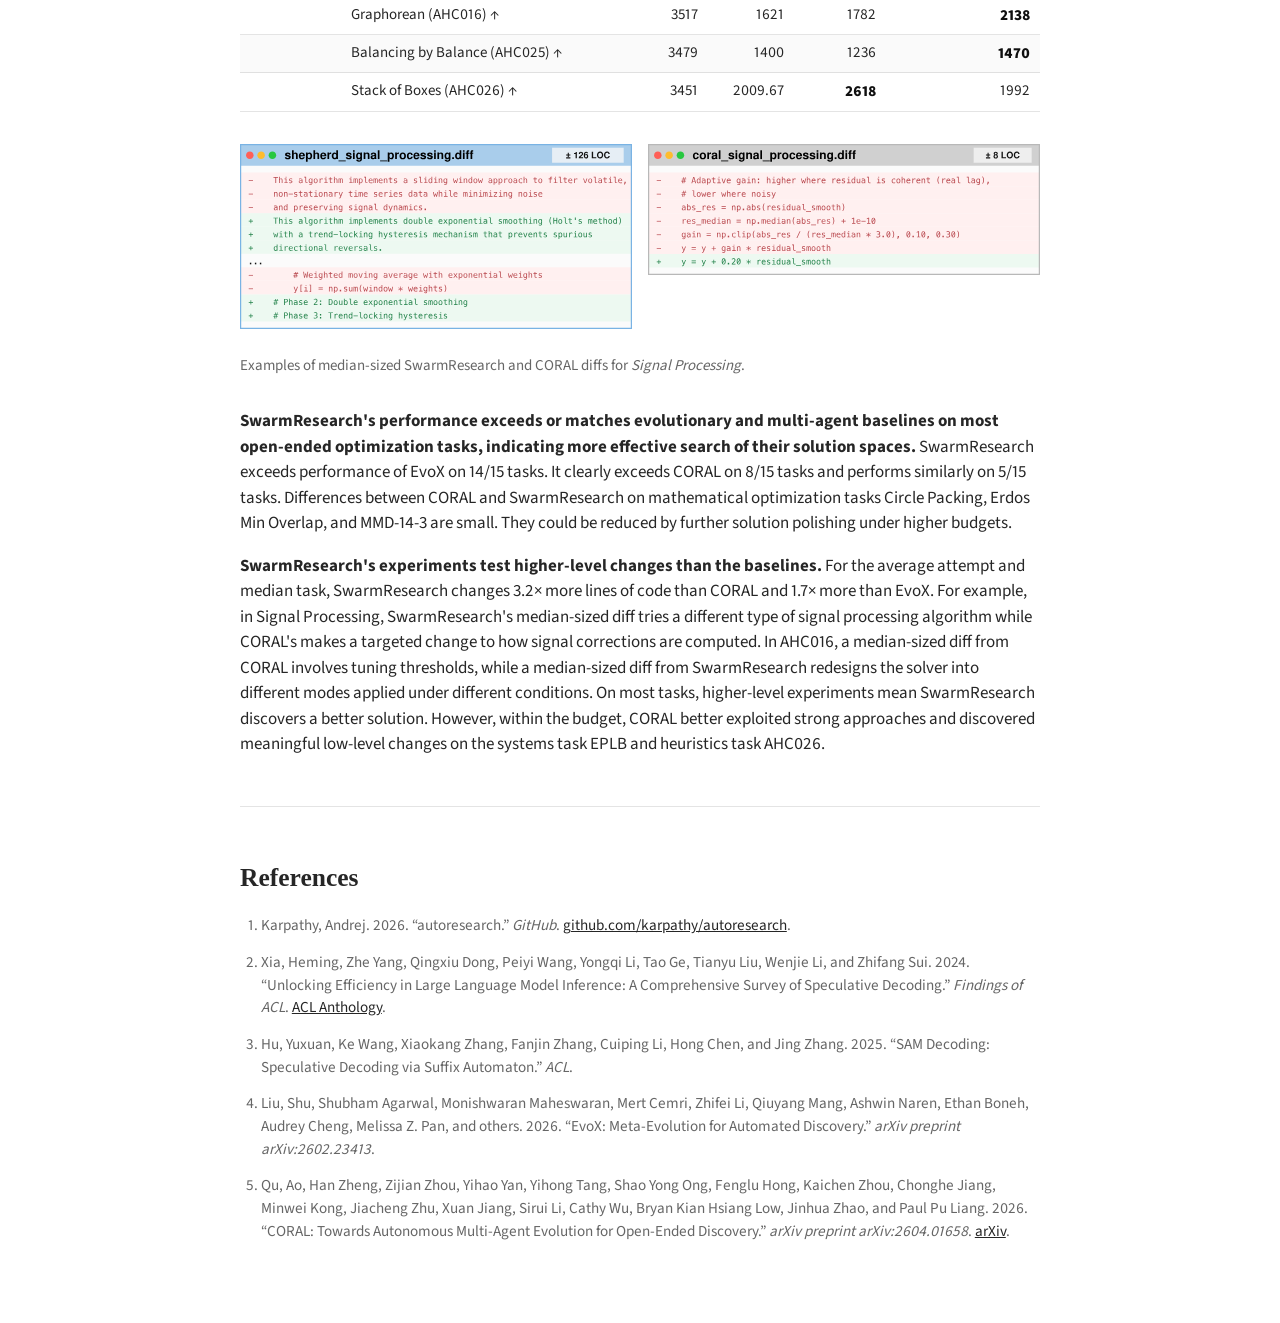
==== commit effb9e09: "fix bolding" ====
--- a/blogs/swarmresearch/swarmresearch.html
+++ b/blogs/swarmresearch/swarmresearch.html
@@ -298,7 +298,7 @@
                             <tr>
                                 <td class="group-spacer" aria-hidden="true"></td>
                                 <th scope="row">PRISM &uarr;</th>
-                                <td class="sota best"><span>26.26</span></td>
+                                <td class="sota best"><strong>26.26</strong></td>
                                 <td class="best"><strong>26.26</strong></td>
                                 <td class="best"><strong>26.26</strong></td>
                                 <td class="best"><strong>26.26</strong></td>
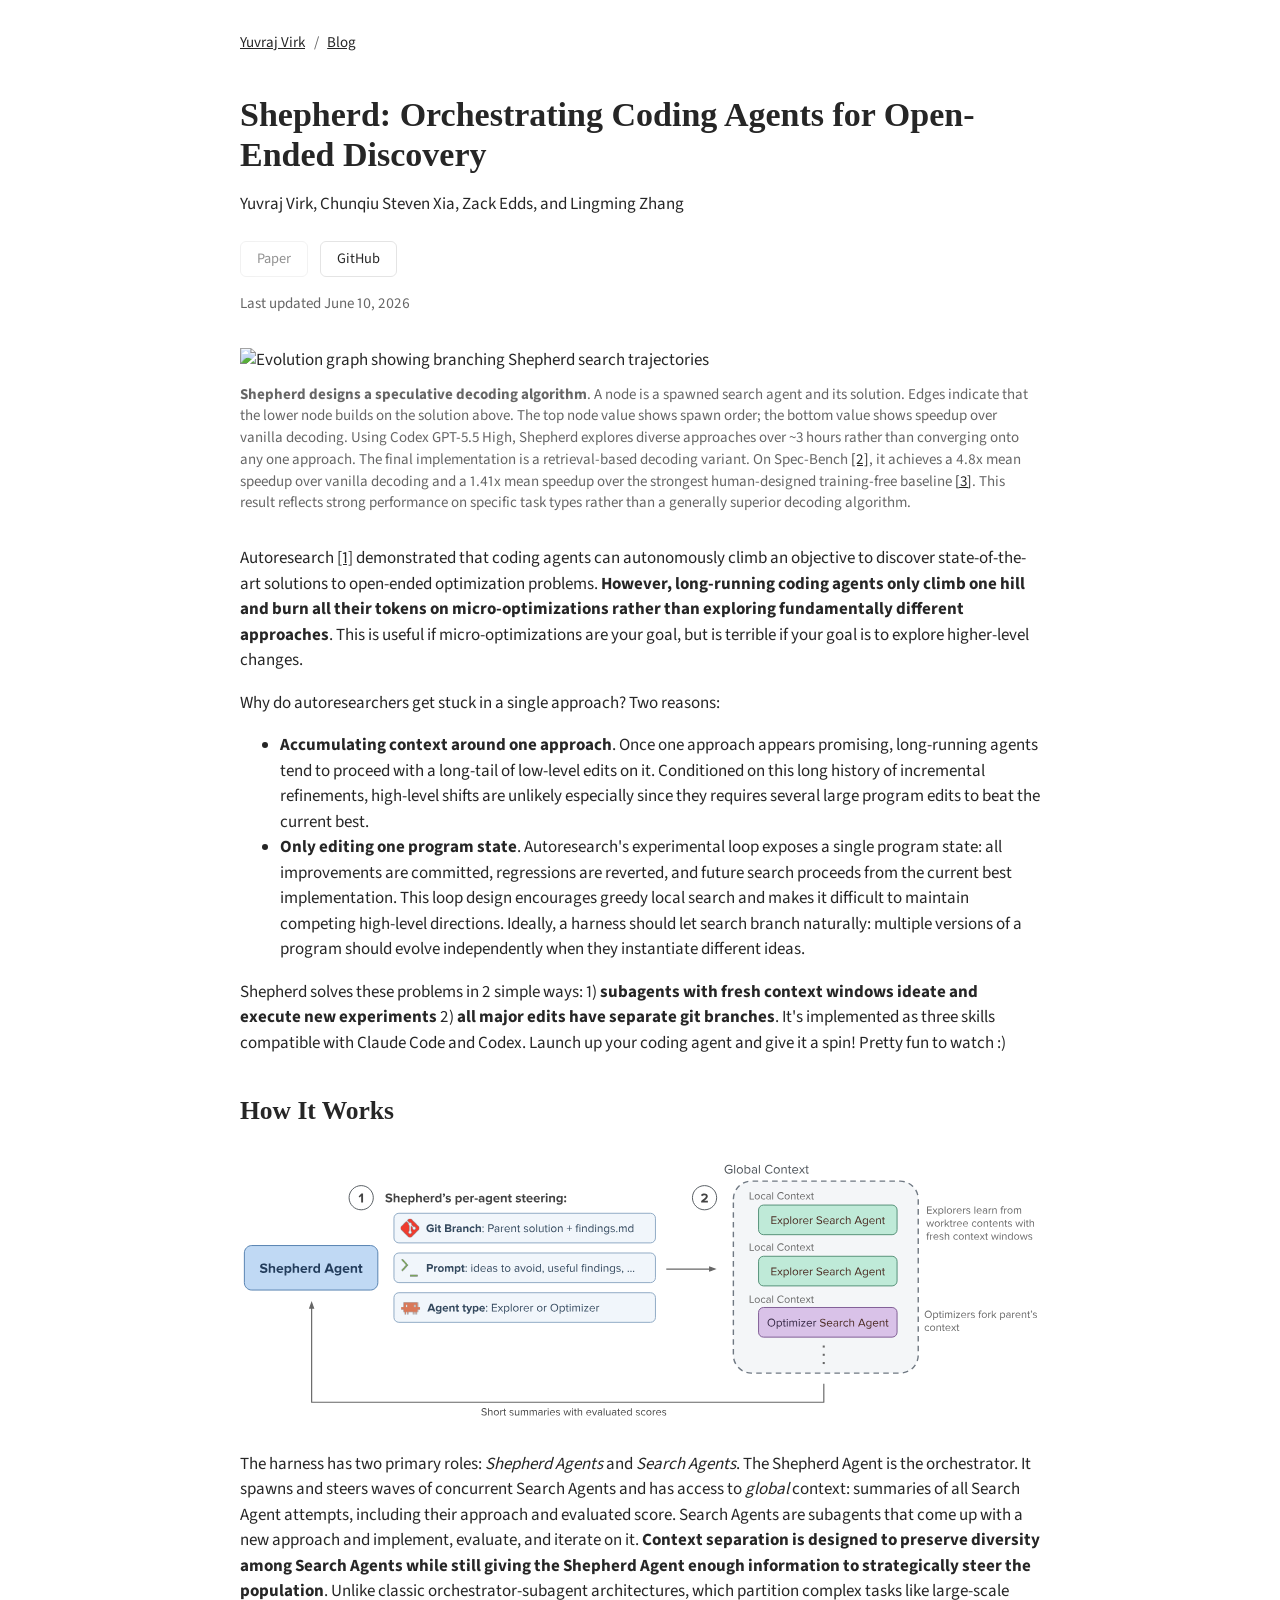
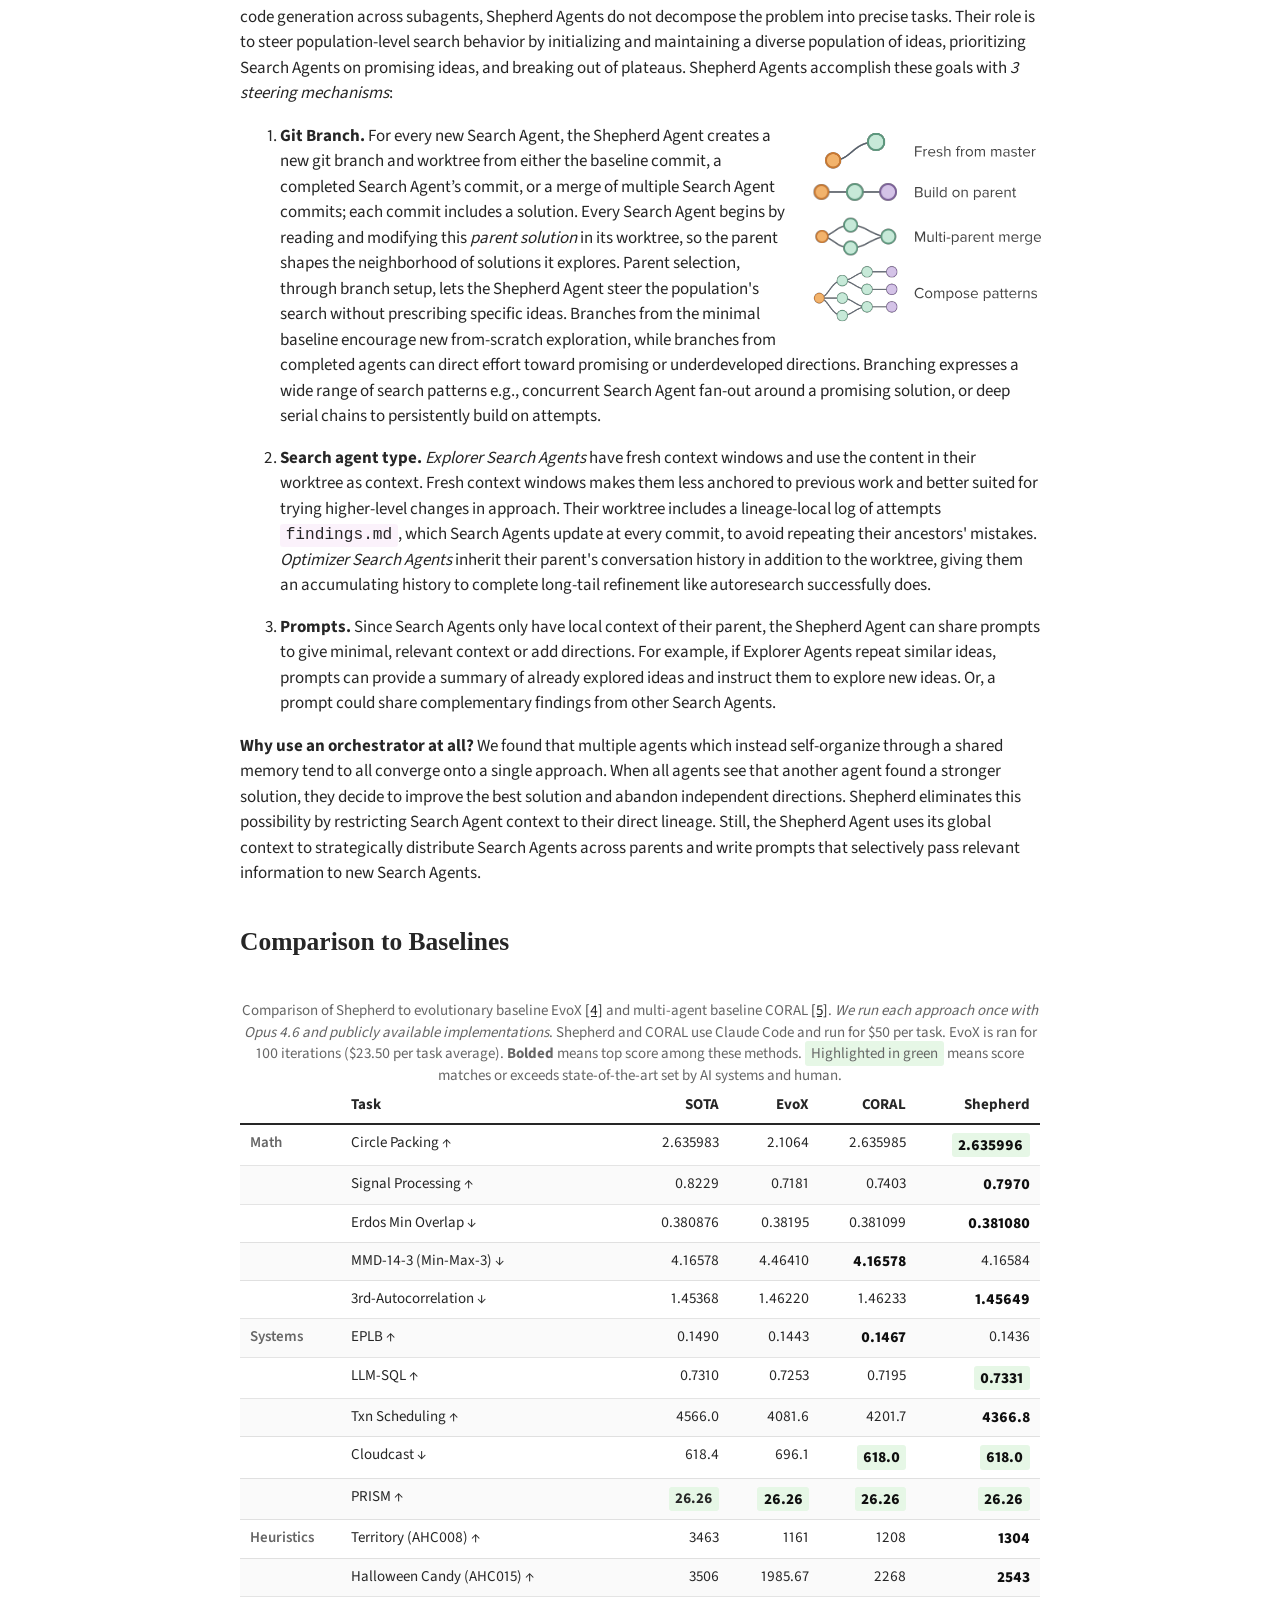
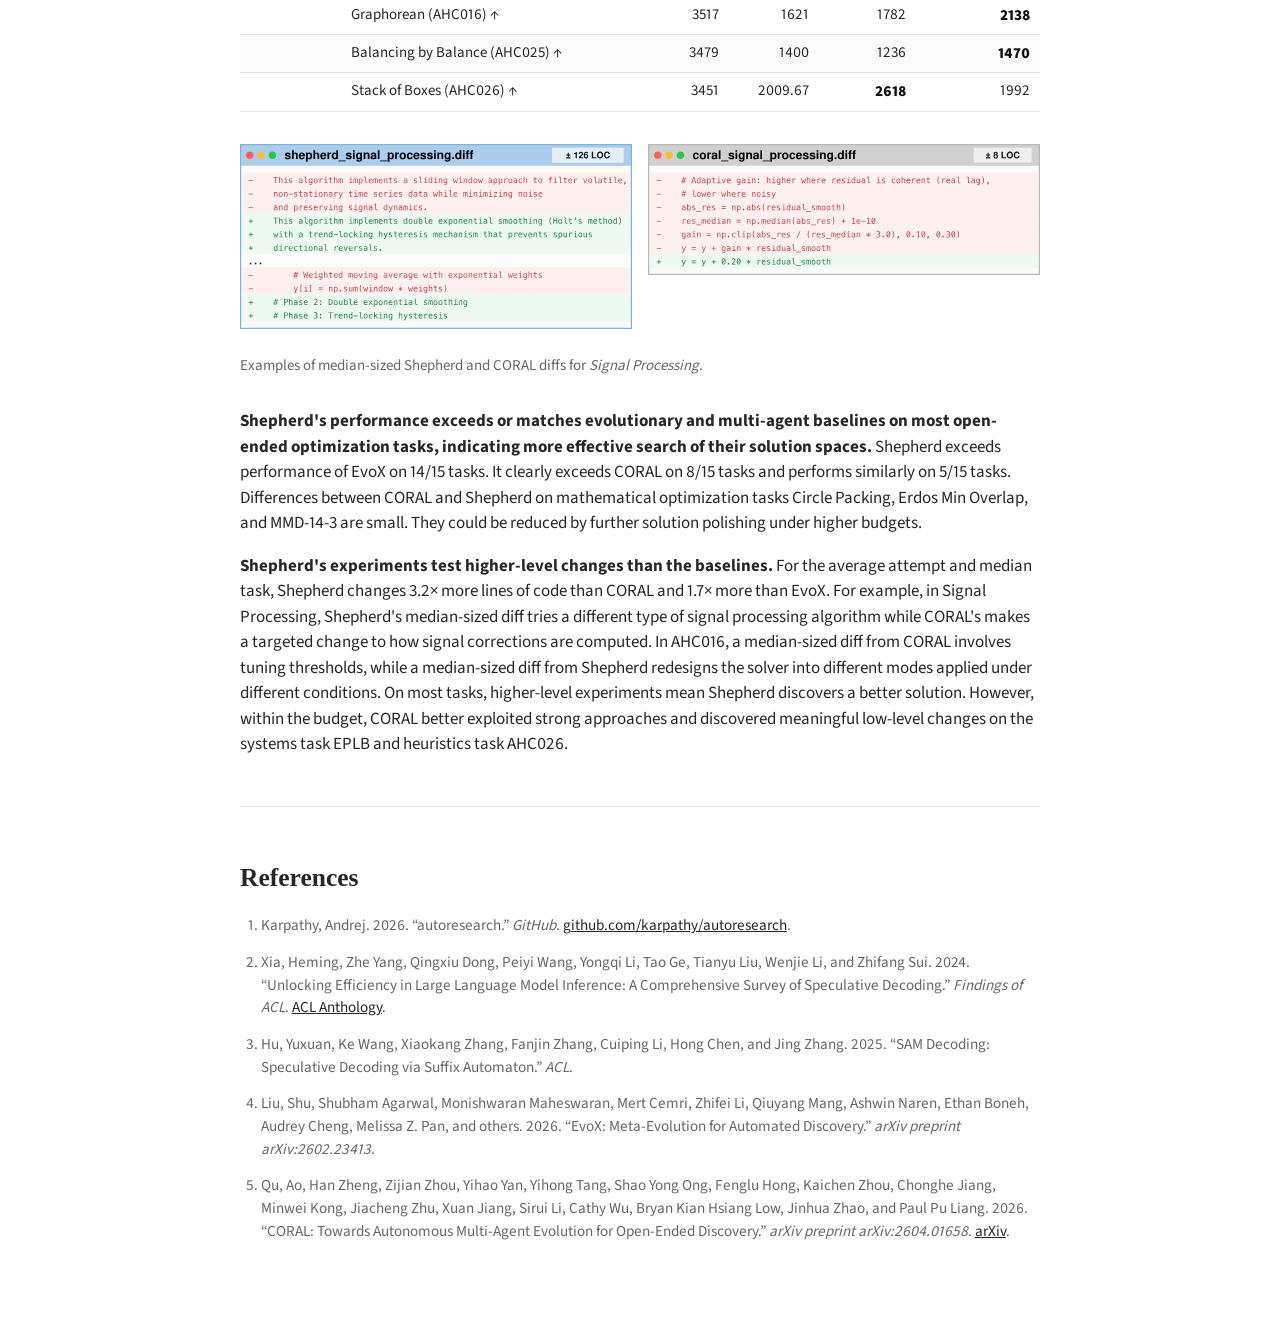
==== commit 737c7d79: "Restore Shepherd name in blog post" ====
--- a/blogs/swarmresearch/swarmresearch.html
+++ b/blogs/swarmresearch/swarmresearch.html
@@ -3,7 +3,7 @@
     <head>
         <meta charset="UTF-8" />
         <meta name="viewport" content="width=device-width, initial-scale=1.0" />
-        <title>SwarmResearch</title>
+        <title>Shepherd</title>
         <link rel="stylesheet" href="../../styles.css" />
         <link rel="stylesheet" href="../styles.css?v=20260610-fonts" />
         <link
@@ -46,7 +46,7 @@
             <article>
                 <header class="post-header">
                     <h1>
-                        SwarmResearch: Orchestrating Coding Agents for
+                        Shepherd: Orchestrating Coding Agents for
                         Open-Ended Discovery
                     </h1>
                     <div class="post-authors">
@@ -67,15 +67,15 @@
                 <figure class="wide-figure">
                     <img
                         src="assets/evolution_graph_annotated_clean.svg"
-                        alt="Evolution graph showing branching SwarmResearch search trajectories"
+                        alt="Evolution graph showing branching Shepherd search trajectories"
                     />
                     <figcaption>
-                        <b>SwarmResearch designs a speculative decoding algorithm</b>.
+                        <b>Shepherd designs a speculative decoding algorithm</b>.
                         A node is a spawned search agent and its solution. Edges
                         indicate that the lower node builds on the solution
                         above. The top node value shows spawn order; the bottom
                         value shows speedup over vanilla decoding. Using Codex
-                        GPT-5.5 High, SwarmResearch explores diverse approaches
+                        GPT-5.5 High, Shepherd explores diverse approaches
                         over ~3 hours rather than converging onto any one approach. The final
                         implementation is a retrieval-based decoding variant. On
                         Spec-Bench <a href="#ref-spec-bench">[2]</a>, it
@@ -112,9 +112,9 @@
                         <b>Only editing one program state</b>. Autoresearch's experimental loop exposes a single program state: all improvements are committed, regressions are reverted, and future search proceeds from the current best implementation. This loop design encourages greedy local search and makes it difficult to maintain competing high-level directions. Ideally, a harness should let search branch naturally: multiple versions of a program should evolve independently when they instantiate different ideas.
                     </li>
                 </ul>
-   
-                <p>
-                    SwarmResearch solves these problems in 2 simple ways: 1) <b>subagents with fresh context windows ideate and execute new experiments</b> 2) <b>all major edits have separate git branches</b>. It's implemented as three skills compatible with Claude Code and Codex. Launch up your coding agent and give it a spin! Pretty fun to watch :)
+
+                <p>
+                    Shepherd solves these problems in 2 simple ways: 1) <b>subagents with fresh context windows ideate and execute new experiments</b> 2) <b>all major edits have separate git branches</b>. It's implemented as three skills compatible with Claude Code and Codex. Launch up your coding agent and give it a spin! Pretty fun to watch :)
                 </p>
 
                 <!-- <section class="tldr" aria-labelledby="tldr-heading">
@@ -126,8 +126,8 @@
                             of ideas.
                         </li>
                         <li>
-                            SwarmResearch separates global coordination from local
-                            experimentation: SwarmResearch sees all results, but
+                            Shepherd separates global coordination from local
+                            experimentation: Shepherd sees all results, but
                             individual Search Agents see only local context.
                         </li>
                         <li>
@@ -143,37 +143,37 @@
                 <figure class="wide-figure">
                     <img
                         src="assets/approach_diagram.svg"
-                        alt="Overview diagram of the SwarmResearch orchestrator-subagent loop"
+                        alt="Overview diagram of the Shepherd orchestrator-subagent loop"
                     />
                 </figure>
 
                 <p>
-                    The harness has two primary roles: <em>SwarmResearch Agents</em> and
-                    <em>Search Agents</em>. The SwarmResearch Agent is the orchestrator.
+                    The harness has two primary roles: <em>Shepherd Agents</em> and
+                    <em>Search Agents</em>. The Shepherd Agent is the orchestrator.
                     It spawns and steers waves of concurrent
                     Search Agents and has access to <em>global</em> context: summaries of all Search Agent
                     attempts, including their approach and evaluated score.
                     Search Agents are subagents that come up with a new approach and implement, evaluate, and
                     iterate on it. <b>Context
                     separation is designed to preserve diversity among Search
-                    Agents while still giving the SwarmResearch Agent enough information to
-                    strategically steer the population</b>. 
-                    Unlike classic orchestrator-subagent architectures, which partition complex tasks like large-scale code generation across subagents, Shehpherd Agents do not decompose the problem into precise tasks. Their role is to
+                    Agents while still giving the Shepherd Agent enough information to
+                    strategically steer the population</b>.
+                    Unlike classic orchestrator-subagent architectures, which partition complex tasks like large-scale code generation across subagents, Shepherd Agents do not decompose the problem into precise tasks. Their role is to
                     steer population-level search behavior by initializing and maintaining a diverse population
                     of ideas, prioritizing Search Agents on promising
-                    ideas, and breaking out of plateaus. SwarmResearch Agents accomplish these goals with <i>3 steering mechanisms</i>:
-                </p>
-                
+                    ideas, and breaking out of plateaus. Shepherd Agents accomplish these goals with <i>3 steering mechanisms</i>:
+                </p>
+
                 <ol class="mechanism-list" id="mechanisms">
                     <li>
                         <figure class="side-figure mechanism-figure">
                             <img
                                 src="assets/swarmresearch_git_management.svg"
-                                alt="Diagram of SwarmResearch git branches and worktrees for Search Agents"
+                                alt="Diagram of Shepherd git branches and worktrees for Search Agents"
                             />
                         </figure>
-                        <strong>Git Branch.</strong> 
-                        For every new Search Agent, the SwarmResearch Agent creates a new git branch and worktree from either the baseline commit, a completed Search Agent’s commit, or a merge of multiple Search Agent commits; each commit includes a solution. Every Search Agent begins by reading and modifying this <em>parent solution</em> in its worktree, so the parent shapes the neighborhood of solutions it explores. Parent selection, through branch setup, lets the SwarmResearch Agent steer the population's search without prescribing specific ideas. Branches from the minimal baseline encourage new from-scratch exploration, while branches from completed agents can direct effort toward promising or underdeveloped directions. Branching expresses a wide range of search patterns e.g., concurrent Search Agent fan-out around a promising solution, or deep serial chains to persistently build on attempts. 
+                        <strong>Git Branch.</strong>
+                        For every new Search Agent, the Shepherd Agent creates a new git branch and worktree from either the baseline commit, a completed Search Agent’s commit, or a merge of multiple Search Agent commits; each commit includes a solution. Every Search Agent begins by reading and modifying this <em>parent solution</em> in its worktree, so the parent shapes the neighborhood of solutions it explores. Parent selection, through branch setup, lets the Shepherd Agent steer the population's search without prescribing specific ideas. Branches from the minimal baseline encourage new from-scratch exploration, while branches from completed agents can direct effort toward promising or underdeveloped directions. Branching expresses a wide range of search patterns e.g., concurrent Search Agent fan-out around a promising solution, or deep serial chains to persistently build on attempts.
                     </li>
                     <li>
                         <strong>Search agent type.</strong>
@@ -184,7 +184,7 @@
                     <li>
                         <strong>Prompts.</strong>
                         Since Search Agents only have local context of their parent,
-                        the SwarmResearch Agent can share prompts to give
+                        the Shepherd Agent can share prompts to give
                         minimal, relevant context or add directions. For
                         example, if Explorer Agents repeat similar ideas, prompts can
                         provide a summary of already explored ideas and instruct
@@ -192,18 +192,18 @@
                         Agents.
                     </li>
                 </ol>
-                
-                <b>Why use an orchestrator at all?</b> We found that multiple agents which instead self-organize through a shared memory tend to all converge onto a single approach. When all agents see that another agent found a stronger solution, they decide to improve the best solution and abandon independent directions. SwarmResearch eliminates this possibility by restricting Search Agent context to their direct lineage. Still, the SwarmResearch Agent uses its global context to strategically distribute Search Agents across parents and write prompts that selectively pass relevant information to new Search Agents. 
+
+                <b>Why use an orchestrator at all?</b> We found that multiple agents which instead self-organize through a shared memory tend to all converge onto a single approach. When all agents see that another agent found a stronger solution, they decide to improve the best solution and abandon independent directions. Shepherd eliminates this possibility by restricting Search Agent context to their direct lineage. Still, the Shepherd Agent uses its global context to strategically distribute Search Agents across parents and write prompts that selectively pass relevant information to new Search Agents.
 
                 <!-- Results -->
                 <h2 id="comparison">Comparison to Baselines</h2>
                 <div class="table-scroll" role="region" aria-label="Baseline comparison table">
                     <table>
                         <caption>
-                            Comparison of SwarmResearch to evolutionary baseline EvoX
+                            Comparison of Shepherd to evolutionary baseline EvoX
                             <a href="#ref-evox">[4]</a> and
                             multi-agent baseline CORAL
-                            <a href="#ref-coral">[5]</a>. <i>We run each approach once with Opus 4.6 and publicly available implementations</i>. SwarmResearch and
+                            <a href="#ref-coral">[5]</a>. <i>We run each approach once with Opus 4.6 and publicly available implementations</i>. Shepherd and
                             CORAL use Claude Code and run for $50 per task. EvoX is ran for 100 iterations ($23.50 per task average). <b>Bolded</b> means top score among
                             these methods.
                             <span class="green-highlight"
@@ -219,7 +219,7 @@
                                 <th scope="col">SOTA</th>
                                 <th scope="col">EvoX</th>
                                 <th scope="col">CORAL</th>
-                                <th scope="col">SwarmResearch</th>
+                                <th scope="col">Shepherd</th>
                             </tr>
                         </thead>
                         <tbody>
@@ -351,7 +351,7 @@
                     <div>
                         <img
                             src="assets/swarmresearch_signal_processing_horizontal.svg"
-                            alt="Median-sized SwarmResearch diff for Signal Processing"
+                            alt="Median-sized Shepherd diff for Signal Processing"
                         />
                     </div>
                     <div>
@@ -361,29 +361,29 @@
                         />
                     </div>
                     <figcaption>
-                        Examples of median-sized SwarmResearch and CORAL
+                        Examples of median-sized Shepherd and CORAL
                         diffs for <em>Signal Processing</em>.
                     </figcaption>
                 </figure>
 
                 <p>
-                    <b>SwarmResearch's performance exceeds or matches evolutionary and multi-agent baselines on most open-ended optimization tasks, indicating more effective search of their solution spaces.</b> SwarmResearch exceeds performance of EvoX on 14/15 tasks. It clearly exceeds CORAL on 8/15 tasks and performs similarly on 5/15 tasks.  Differences between
-                    CORAL and SwarmResearch on mathematical optimization tasks Circle Packing, Erdos Min Overlap, and MMD-14-3 are
+                    <b>Shepherd's performance exceeds or matches evolutionary and multi-agent baselines on most open-ended optimization tasks, indicating more effective search of their solution spaces.</b> Shepherd exceeds performance of EvoX on 14/15 tasks. It clearly exceeds CORAL on 8/15 tasks and performs similarly on 5/15 tasks.  Differences between
+                    CORAL and Shepherd on mathematical optimization tasks Circle Packing, Erdos Min Overlap, and MMD-14-3 are
                     small. They could be reduced by further solution polishing
                     under higher budgets.
                 </p>
                 <p>
-                    <strong>SwarmResearch's experiments test higher-level changes than the baselines.
-                    </strong> For the average attempt and median task, SwarmResearch changes
+                    <strong>Shepherd's experiments test higher-level changes than the baselines.
+                    </strong> For the average attempt and median task, Shepherd changes
                     3.2&times; more lines of code than CORAL and 1.7&times; more than
                     EvoX. For example, in Signal
-                    Processing, SwarmResearch's median-sized diff tries a
+                    Processing, Shepherd's median-sized diff tries a
                     different type of signal processing algorithm while CORAL's makes a targeted change to
                     how signal corrections are computed. In
                     AHC016, a median-sized diff from CORAL involves tuning thresholds,
-                    while a median-sized diff from SwarmResearch redesigns the solver into
+                    while a median-sized diff from Shepherd redesigns the solver into
                     different modes applied under different conditions. On most
-                    tasks, higher-level experiments mean SwarmResearch discovers a
+                    tasks, higher-level experiments mean Shepherd discovers a
                     better solution. However, within the budget, CORAL better
                     exploited strong approaches and discovered meaningful
                     low-level changes on the systems task EPLB and heuristics
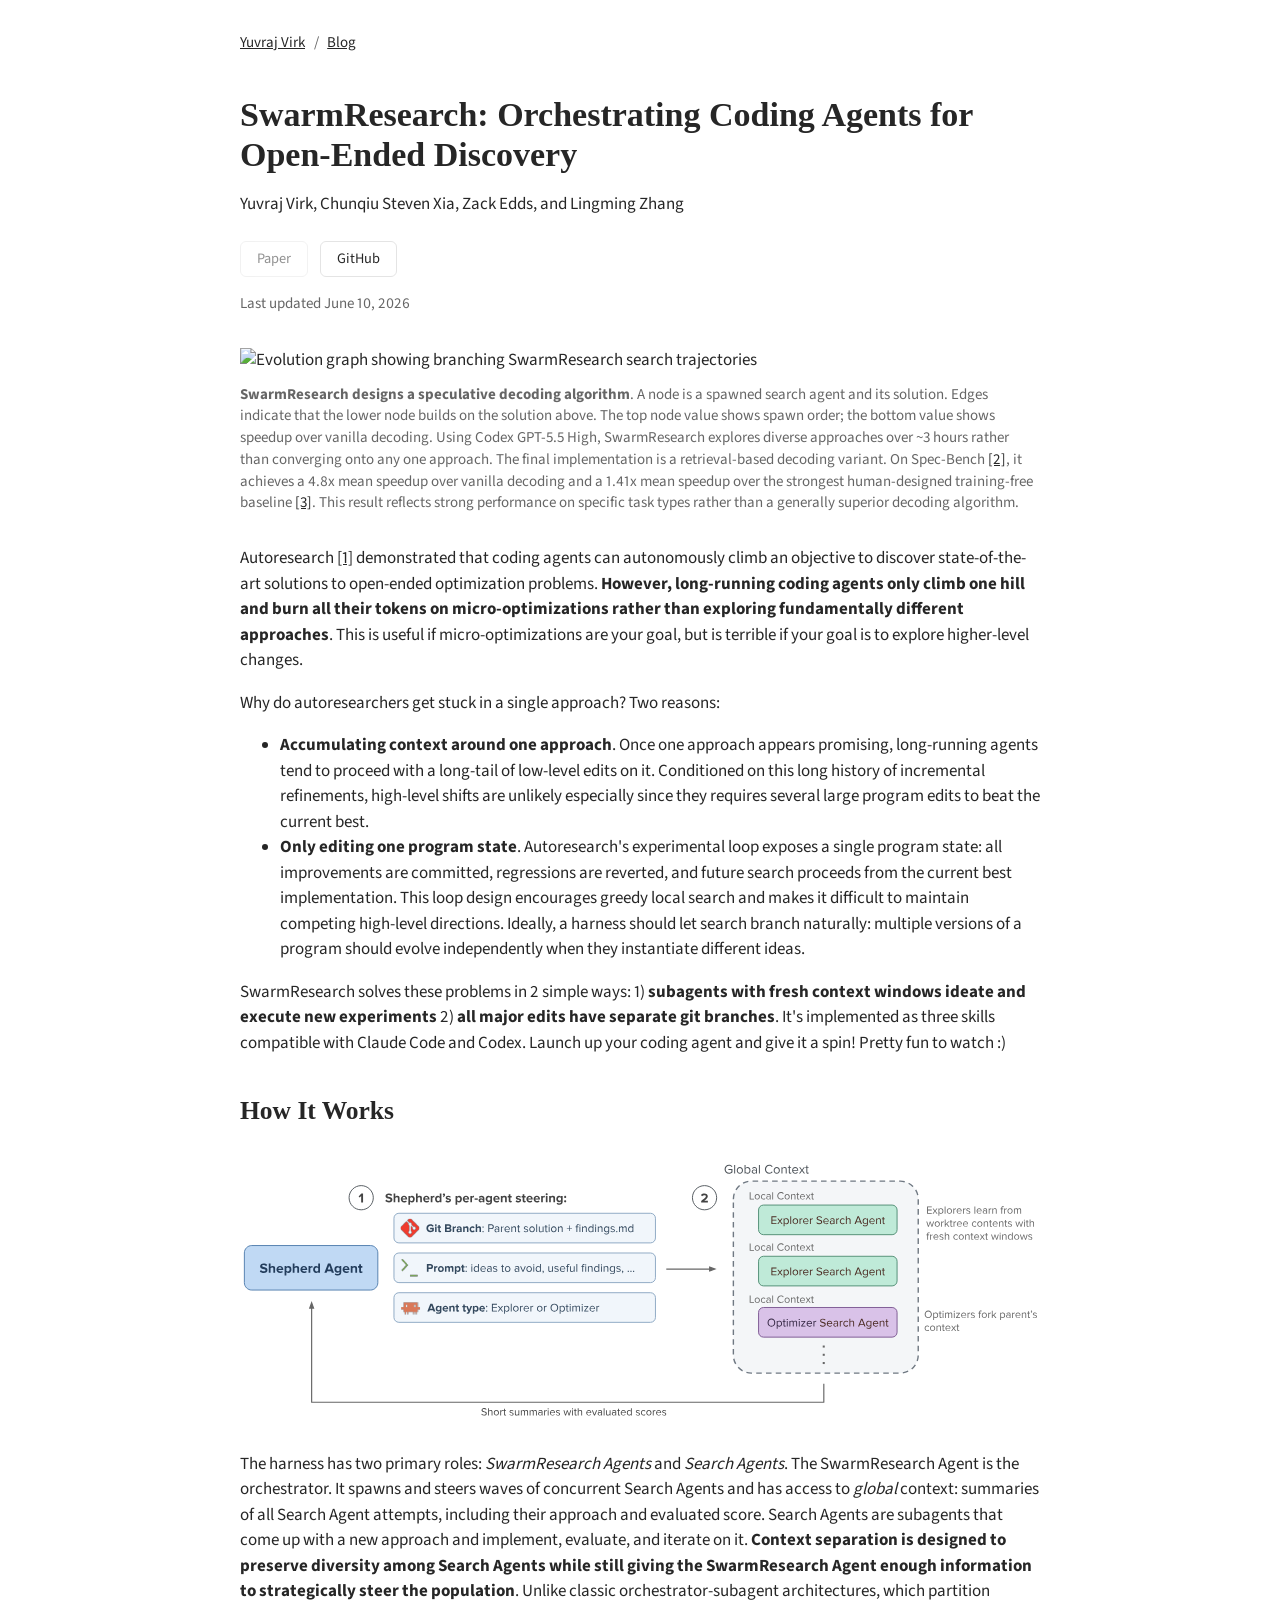
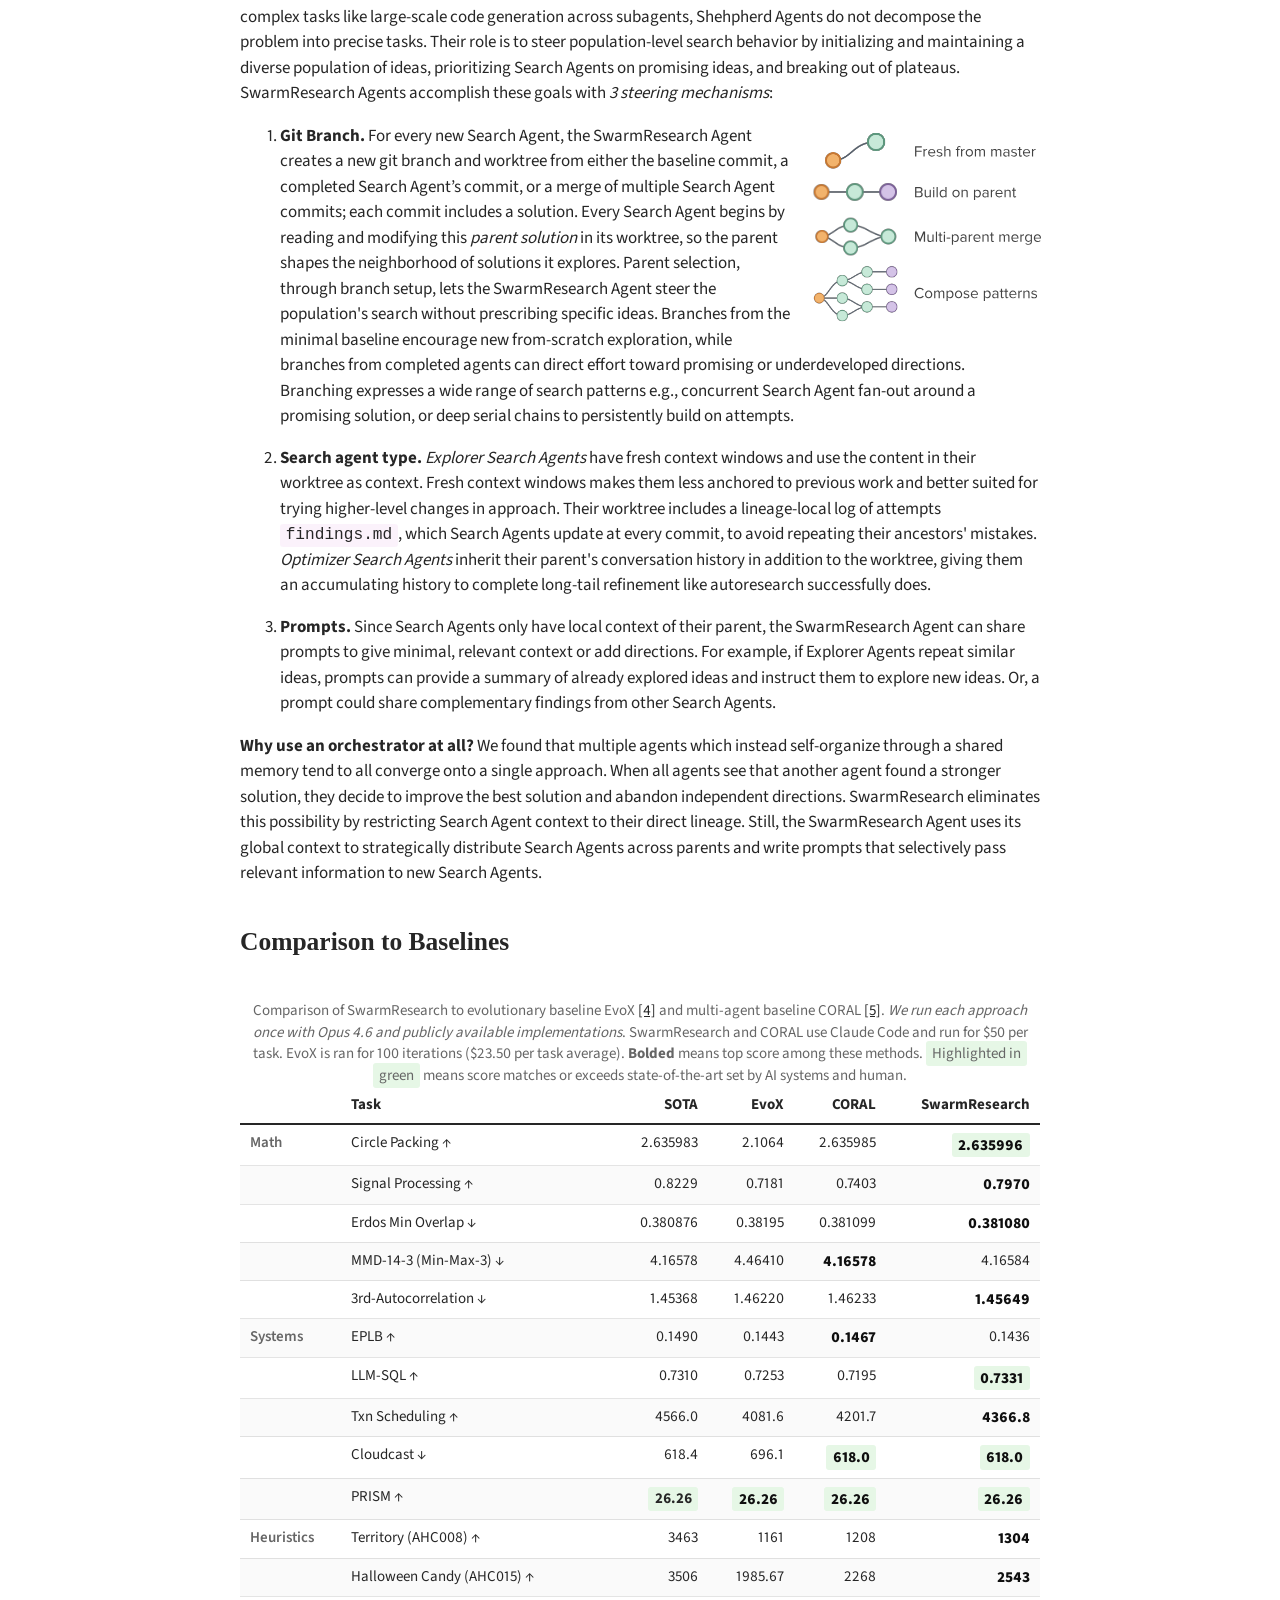
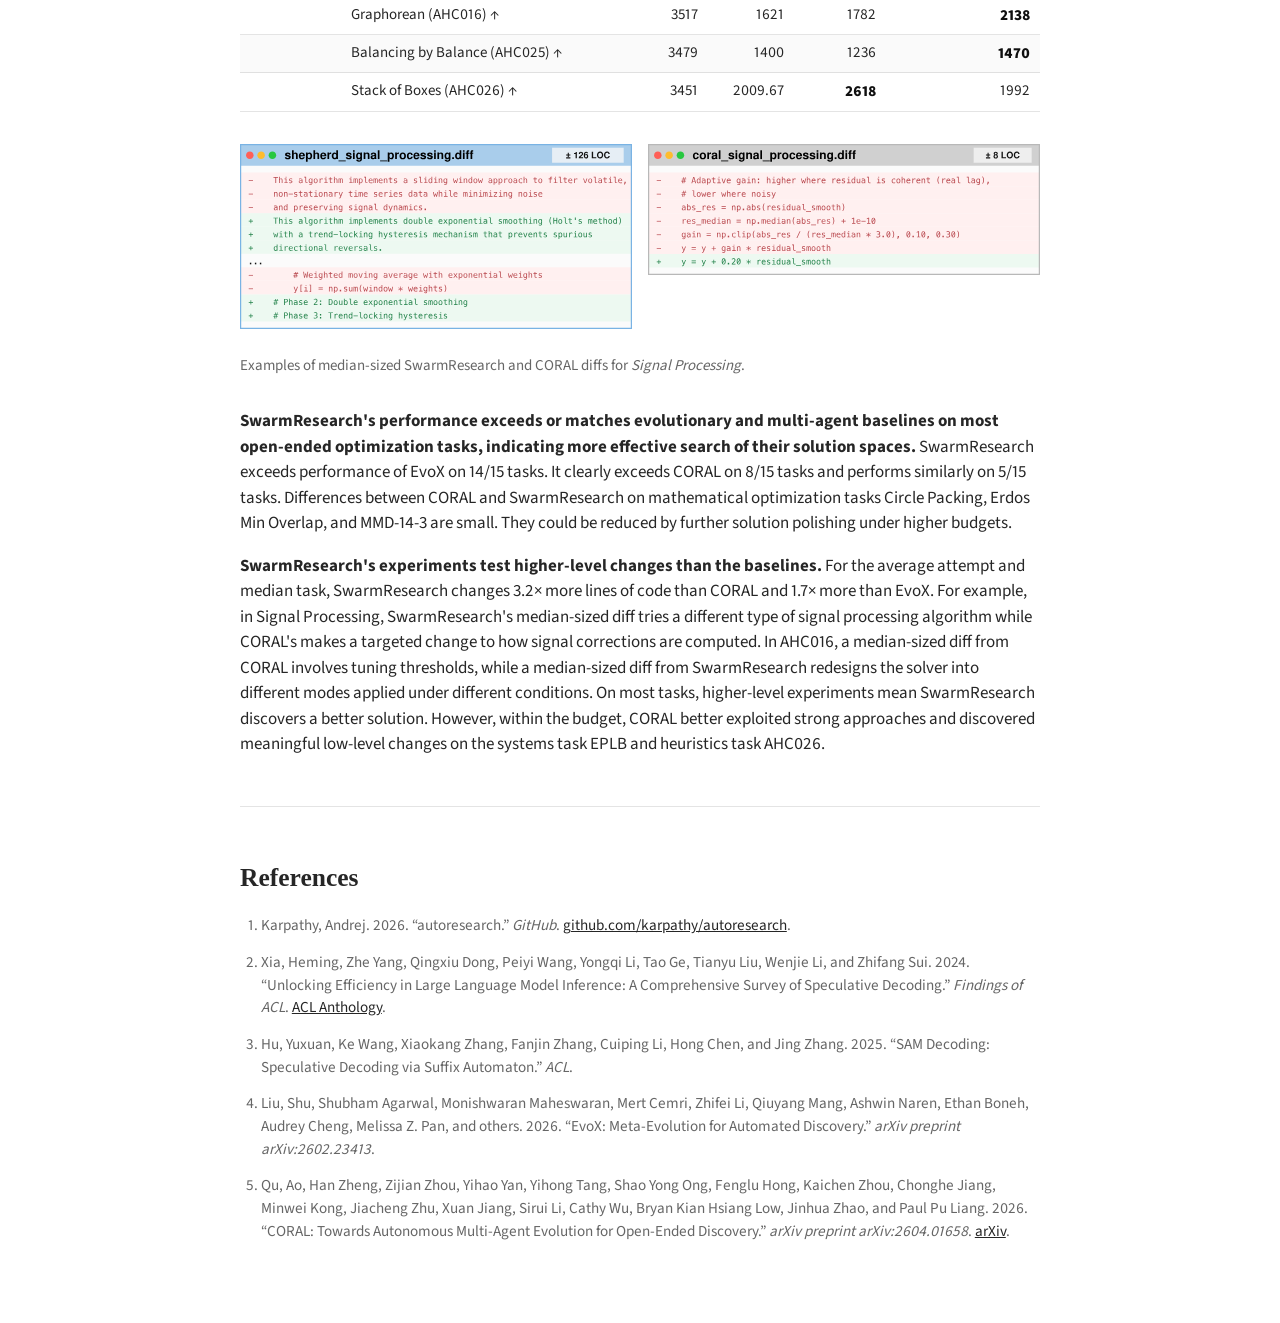
==== commit 03a0b2a9: "Restore blog HTML wording" ====
--- a/blogs/swarmresearch/swarmresearch.html
+++ b/blogs/swarmresearch/swarmresearch.html
@@ -3,7 +3,7 @@
     <head>
         <meta charset="UTF-8" />
         <meta name="viewport" content="width=device-width, initial-scale=1.0" />
-        <title>Shepherd</title>
+        <title>SwarmResearch</title>
         <link rel="stylesheet" href="../../styles.css" />
         <link rel="stylesheet" href="../styles.css?v=20260610-fonts" />
         <link
@@ -46,7 +46,7 @@
             <article>
                 <header class="post-header">
                     <h1>
-                        Shepherd: Orchestrating Coding Agents for
+                        SwarmResearch: Orchestrating Coding Agents for
                         Open-Ended Discovery
                     </h1>
                     <div class="post-authors">
@@ -67,15 +67,15 @@
                 <figure class="wide-figure">
                     <img
                         src="assets/evolution_graph_annotated_clean.svg"
-                        alt="Evolution graph showing branching Shepherd search trajectories"
+                        alt="Evolution graph showing branching SwarmResearch search trajectories"
                     />
                     <figcaption>
-                        <b>Shepherd designs a speculative decoding algorithm</b>.
+                        <b>SwarmResearch designs a speculative decoding algorithm</b>.
                         A node is a spawned search agent and its solution. Edges
                         indicate that the lower node builds on the solution
                         above. The top node value shows spawn order; the bottom
                         value shows speedup over vanilla decoding. Using Codex
-                        GPT-5.5 High, Shepherd explores diverse approaches
+                        GPT-5.5 High, SwarmResearch explores diverse approaches
                         over ~3 hours rather than converging onto any one approach. The final
                         implementation is a retrieval-based decoding variant. On
                         Spec-Bench <a href="#ref-spec-bench">[2]</a>, it
@@ -112,9 +112,9 @@
                         <b>Only editing one program state</b>. Autoresearch's experimental loop exposes a single program state: all improvements are committed, regressions are reverted, and future search proceeds from the current best implementation. This loop design encourages greedy local search and makes it difficult to maintain competing high-level directions. Ideally, a harness should let search branch naturally: multiple versions of a program should evolve independently when they instantiate different ideas.
                     </li>
                 </ul>
-
-                <p>
-                    Shepherd solves these problems in 2 simple ways: 1) <b>subagents with fresh context windows ideate and execute new experiments</b> 2) <b>all major edits have separate git branches</b>. It's implemented as three skills compatible with Claude Code and Codex. Launch up your coding agent and give it a spin! Pretty fun to watch :)
+   
+                <p>
+                    SwarmResearch solves these problems in 2 simple ways: 1) <b>subagents with fresh context windows ideate and execute new experiments</b> 2) <b>all major edits have separate git branches</b>. It's implemented as three skills compatible with Claude Code and Codex. Launch up your coding agent and give it a spin! Pretty fun to watch :)
                 </p>
 
                 <!-- <section class="tldr" aria-labelledby="tldr-heading">
@@ -126,8 +126,8 @@
                             of ideas.
                         </li>
                         <li>
-                            Shepherd separates global coordination from local
-                            experimentation: Shepherd sees all results, but
+                            SwarmResearch separates global coordination from local
+                            experimentation: SwarmResearch sees all results, but
                             individual Search Agents see only local context.
                         </li>
                         <li>
@@ -143,37 +143,37 @@
                 <figure class="wide-figure">
                     <img
                         src="assets/approach_diagram.svg"
-                        alt="Overview diagram of the Shepherd orchestrator-subagent loop"
+                        alt="Overview diagram of the SwarmResearch orchestrator-subagent loop"
                     />
                 </figure>
 
                 <p>
-                    The harness has two primary roles: <em>Shepherd Agents</em> and
-                    <em>Search Agents</em>. The Shepherd Agent is the orchestrator.
+                    The harness has two primary roles: <em>SwarmResearch Agents</em> and
+                    <em>Search Agents</em>. The SwarmResearch Agent is the orchestrator.
                     It spawns and steers waves of concurrent
                     Search Agents and has access to <em>global</em> context: summaries of all Search Agent
                     attempts, including their approach and evaluated score.
                     Search Agents are subagents that come up with a new approach and implement, evaluate, and
                     iterate on it. <b>Context
                     separation is designed to preserve diversity among Search
-                    Agents while still giving the Shepherd Agent enough information to
-                    strategically steer the population</b>.
-                    Unlike classic orchestrator-subagent architectures, which partition complex tasks like large-scale code generation across subagents, Shepherd Agents do not decompose the problem into precise tasks. Their role is to
+                    Agents while still giving the SwarmResearch Agent enough information to
+                    strategically steer the population</b>. 
+                    Unlike classic orchestrator-subagent architectures, which partition complex tasks like large-scale code generation across subagents, Shehpherd Agents do not decompose the problem into precise tasks. Their role is to
                     steer population-level search behavior by initializing and maintaining a diverse population
                     of ideas, prioritizing Search Agents on promising
-                    ideas, and breaking out of plateaus. Shepherd Agents accomplish these goals with <i>3 steering mechanisms</i>:
-                </p>
-
+                    ideas, and breaking out of plateaus. SwarmResearch Agents accomplish these goals with <i>3 steering mechanisms</i>:
+                </p>
+                
                 <ol class="mechanism-list" id="mechanisms">
                     <li>
                         <figure class="side-figure mechanism-figure">
                             <img
                                 src="assets/swarmresearch_git_management.svg"
-                                alt="Diagram of Shepherd git branches and worktrees for Search Agents"
+                                alt="Diagram of SwarmResearch git branches and worktrees for Search Agents"
                             />
                         </figure>
-                        <strong>Git Branch.</strong>
-                        For every new Search Agent, the Shepherd Agent creates a new git branch and worktree from either the baseline commit, a completed Search Agent’s commit, or a merge of multiple Search Agent commits; each commit includes a solution. Every Search Agent begins by reading and modifying this <em>parent solution</em> in its worktree, so the parent shapes the neighborhood of solutions it explores. Parent selection, through branch setup, lets the Shepherd Agent steer the population's search without prescribing specific ideas. Branches from the minimal baseline encourage new from-scratch exploration, while branches from completed agents can direct effort toward promising or underdeveloped directions. Branching expresses a wide range of search patterns e.g., concurrent Search Agent fan-out around a promising solution, or deep serial chains to persistently build on attempts.
+                        <strong>Git Branch.</strong> 
+                        For every new Search Agent, the SwarmResearch Agent creates a new git branch and worktree from either the baseline commit, a completed Search Agent’s commit, or a merge of multiple Search Agent commits; each commit includes a solution. Every Search Agent begins by reading and modifying this <em>parent solution</em> in its worktree, so the parent shapes the neighborhood of solutions it explores. Parent selection, through branch setup, lets the SwarmResearch Agent steer the population's search without prescribing specific ideas. Branches from the minimal baseline encourage new from-scratch exploration, while branches from completed agents can direct effort toward promising or underdeveloped directions. Branching expresses a wide range of search patterns e.g., concurrent Search Agent fan-out around a promising solution, or deep serial chains to persistently build on attempts. 
                     </li>
                     <li>
                         <strong>Search agent type.</strong>
@@ -184,7 +184,7 @@
                     <li>
                         <strong>Prompts.</strong>
                         Since Search Agents only have local context of their parent,
-                        the Shepherd Agent can share prompts to give
+                        the SwarmResearch Agent can share prompts to give
                         minimal, relevant context or add directions. For
                         example, if Explorer Agents repeat similar ideas, prompts can
                         provide a summary of already explored ideas and instruct
@@ -192,18 +192,18 @@
                         Agents.
                     </li>
                 </ol>
-
-                <b>Why use an orchestrator at all?</b> We found that multiple agents which instead self-organize through a shared memory tend to all converge onto a single approach. When all agents see that another agent found a stronger solution, they decide to improve the best solution and abandon independent directions. Shepherd eliminates this possibility by restricting Search Agent context to their direct lineage. Still, the Shepherd Agent uses its global context to strategically distribute Search Agents across parents and write prompts that selectively pass relevant information to new Search Agents.
+                
+                <b>Why use an orchestrator at all?</b> We found that multiple agents which instead self-organize through a shared memory tend to all converge onto a single approach. When all agents see that another agent found a stronger solution, they decide to improve the best solution and abandon independent directions. SwarmResearch eliminates this possibility by restricting Search Agent context to their direct lineage. Still, the SwarmResearch Agent uses its global context to strategically distribute Search Agents across parents and write prompts that selectively pass relevant information to new Search Agents. 
 
                 <!-- Results -->
                 <h2 id="comparison">Comparison to Baselines</h2>
                 <div class="table-scroll" role="region" aria-label="Baseline comparison table">
                     <table>
                         <caption>
-                            Comparison of Shepherd to evolutionary baseline EvoX
+                            Comparison of SwarmResearch to evolutionary baseline EvoX
                             <a href="#ref-evox">[4]</a> and
                             multi-agent baseline CORAL
-                            <a href="#ref-coral">[5]</a>. <i>We run each approach once with Opus 4.6 and publicly available implementations</i>. Shepherd and
+                            <a href="#ref-coral">[5]</a>. <i>We run each approach once with Opus 4.6 and publicly available implementations</i>. SwarmResearch and
                             CORAL use Claude Code and run for $50 per task. EvoX is ran for 100 iterations ($23.50 per task average). <b>Bolded</b> means top score among
                             these methods.
                             <span class="green-highlight"
@@ -219,7 +219,7 @@
                                 <th scope="col">SOTA</th>
                                 <th scope="col">EvoX</th>
                                 <th scope="col">CORAL</th>
-                                <th scope="col">Shepherd</th>
+                                <th scope="col">SwarmResearch</th>
                             </tr>
                         </thead>
                         <tbody>
@@ -351,7 +351,7 @@
                     <div>
                         <img
                             src="assets/swarmresearch_signal_processing_horizontal.svg"
-                            alt="Median-sized Shepherd diff for Signal Processing"
+                            alt="Median-sized SwarmResearch diff for Signal Processing"
                         />
                     </div>
                     <div>
@@ -361,29 +361,29 @@
                         />
                     </div>
                     <figcaption>
-                        Examples of median-sized Shepherd and CORAL
+                        Examples of median-sized SwarmResearch and CORAL
                         diffs for <em>Signal Processing</em>.
                     </figcaption>
                 </figure>
 
                 <p>
-                    <b>Shepherd's performance exceeds or matches evolutionary and multi-agent baselines on most open-ended optimization tasks, indicating more effective search of their solution spaces.</b> Shepherd exceeds performance of EvoX on 14/15 tasks. It clearly exceeds CORAL on 8/15 tasks and performs similarly on 5/15 tasks.  Differences between
-                    CORAL and Shepherd on mathematical optimization tasks Circle Packing, Erdos Min Overlap, and MMD-14-3 are
+                    <b>SwarmResearch's performance exceeds or matches evolutionary and multi-agent baselines on most open-ended optimization tasks, indicating more effective search of their solution spaces.</b> SwarmResearch exceeds performance of EvoX on 14/15 tasks. It clearly exceeds CORAL on 8/15 tasks and performs similarly on 5/15 tasks.  Differences between
+                    CORAL and SwarmResearch on mathematical optimization tasks Circle Packing, Erdos Min Overlap, and MMD-14-3 are
                     small. They could be reduced by further solution polishing
                     under higher budgets.
                 </p>
                 <p>
-                    <strong>Shepherd's experiments test higher-level changes than the baselines.
-                    </strong> For the average attempt and median task, Shepherd changes
+                    <strong>SwarmResearch's experiments test higher-level changes than the baselines.
+                    </strong> For the average attempt and median task, SwarmResearch changes
                     3.2&times; more lines of code than CORAL and 1.7&times; more than
                     EvoX. For example, in Signal
-                    Processing, Shepherd's median-sized diff tries a
+                    Processing, SwarmResearch's median-sized diff tries a
                     different type of signal processing algorithm while CORAL's makes a targeted change to
                     how signal corrections are computed. In
                     AHC016, a median-sized diff from CORAL involves tuning thresholds,
-                    while a median-sized diff from Shepherd redesigns the solver into
+                    while a median-sized diff from SwarmResearch redesigns the solver into
                     different modes applied under different conditions. On most
-                    tasks, higher-level experiments mean Shepherd discovers a
+                    tasks, higher-level experiments mean SwarmResearch discovers a
                     better solution. However, within the budget, CORAL better
                     exploited strong approaches and discovered meaningful
                     low-level changes on the systems task EPLB and heuristics
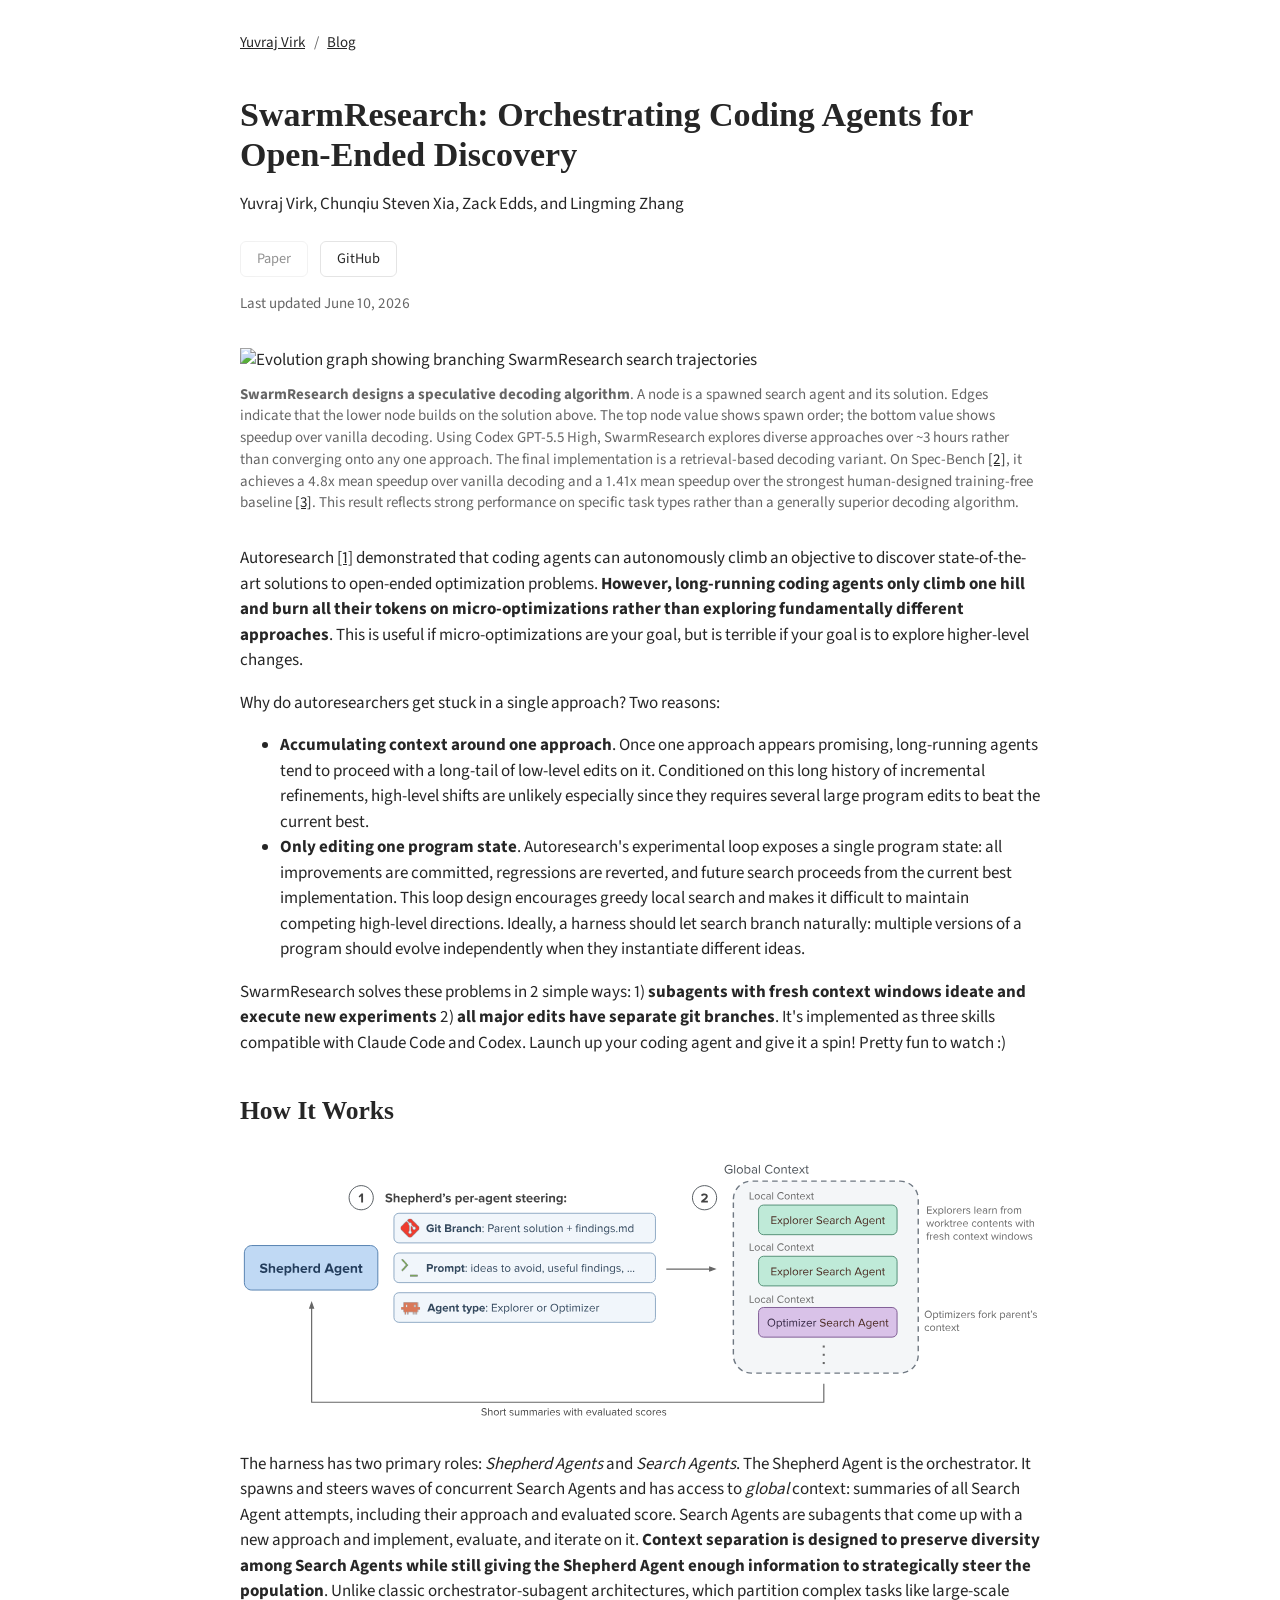
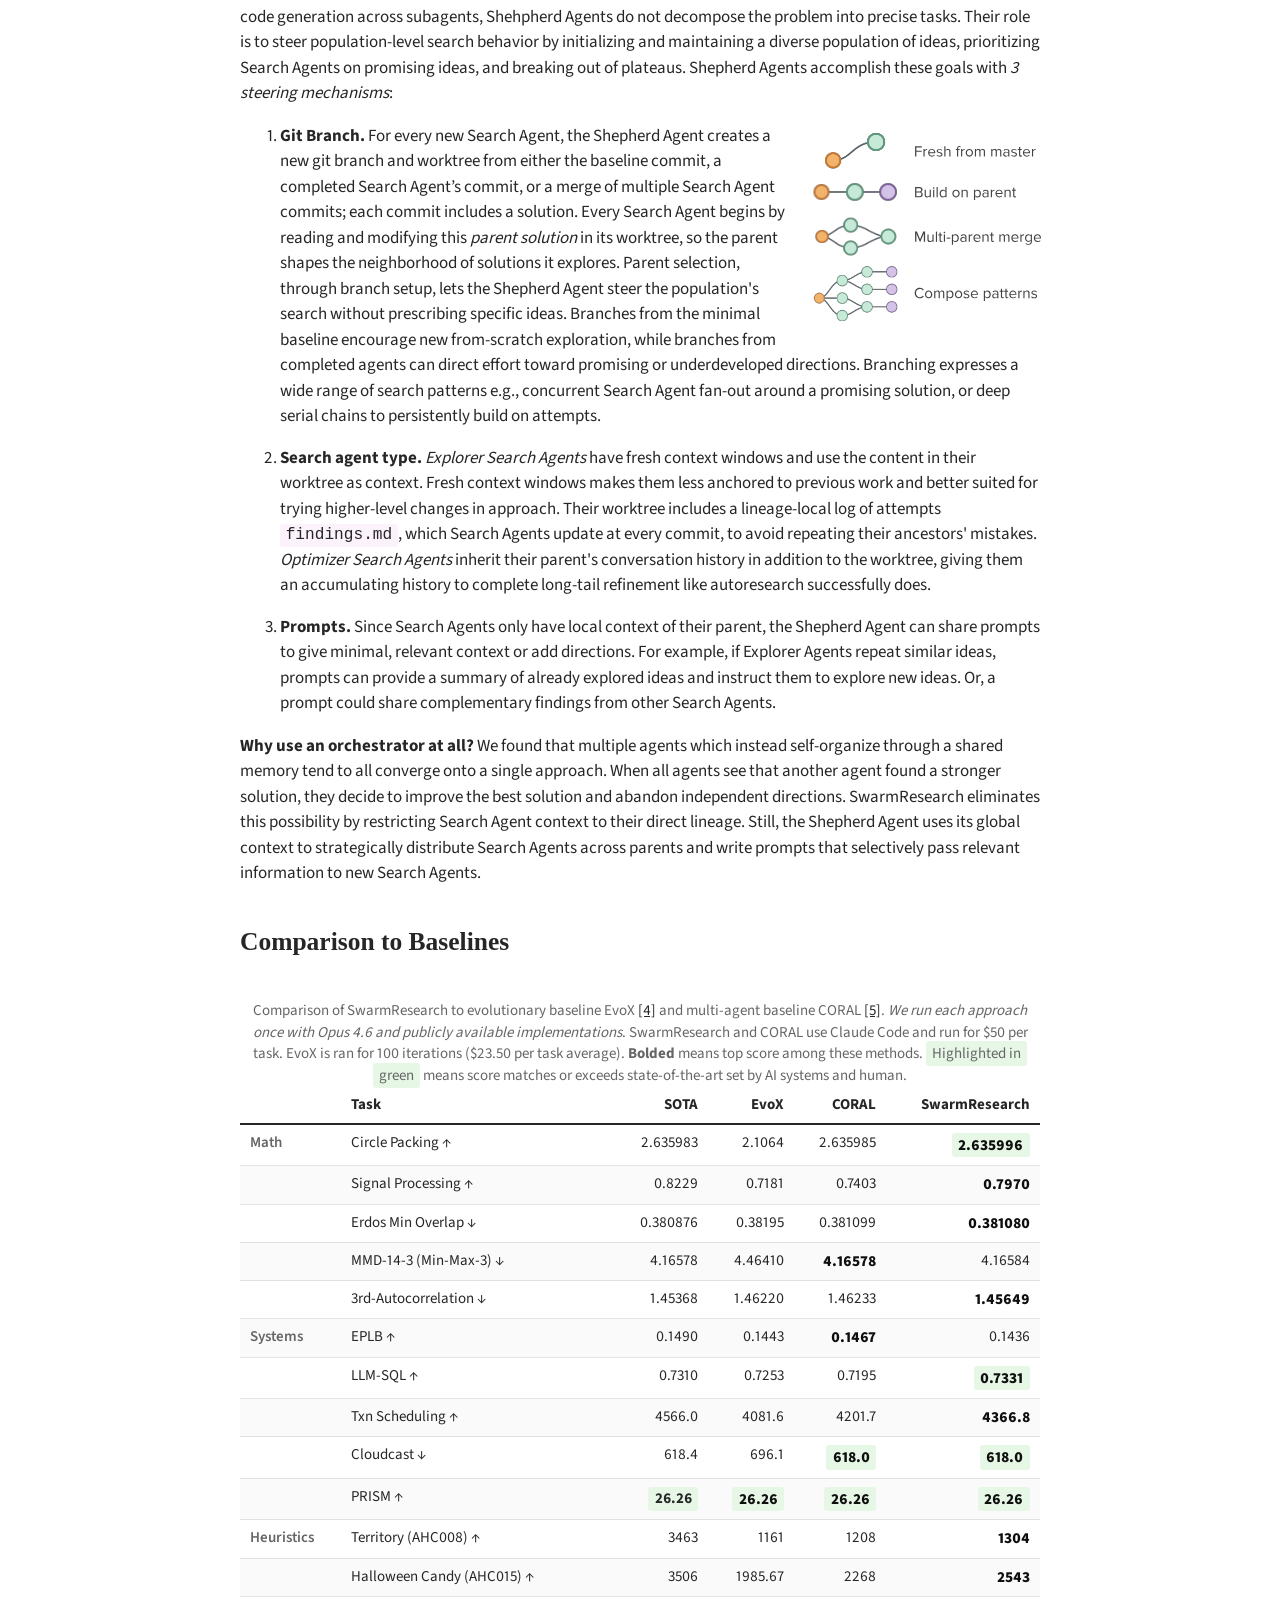
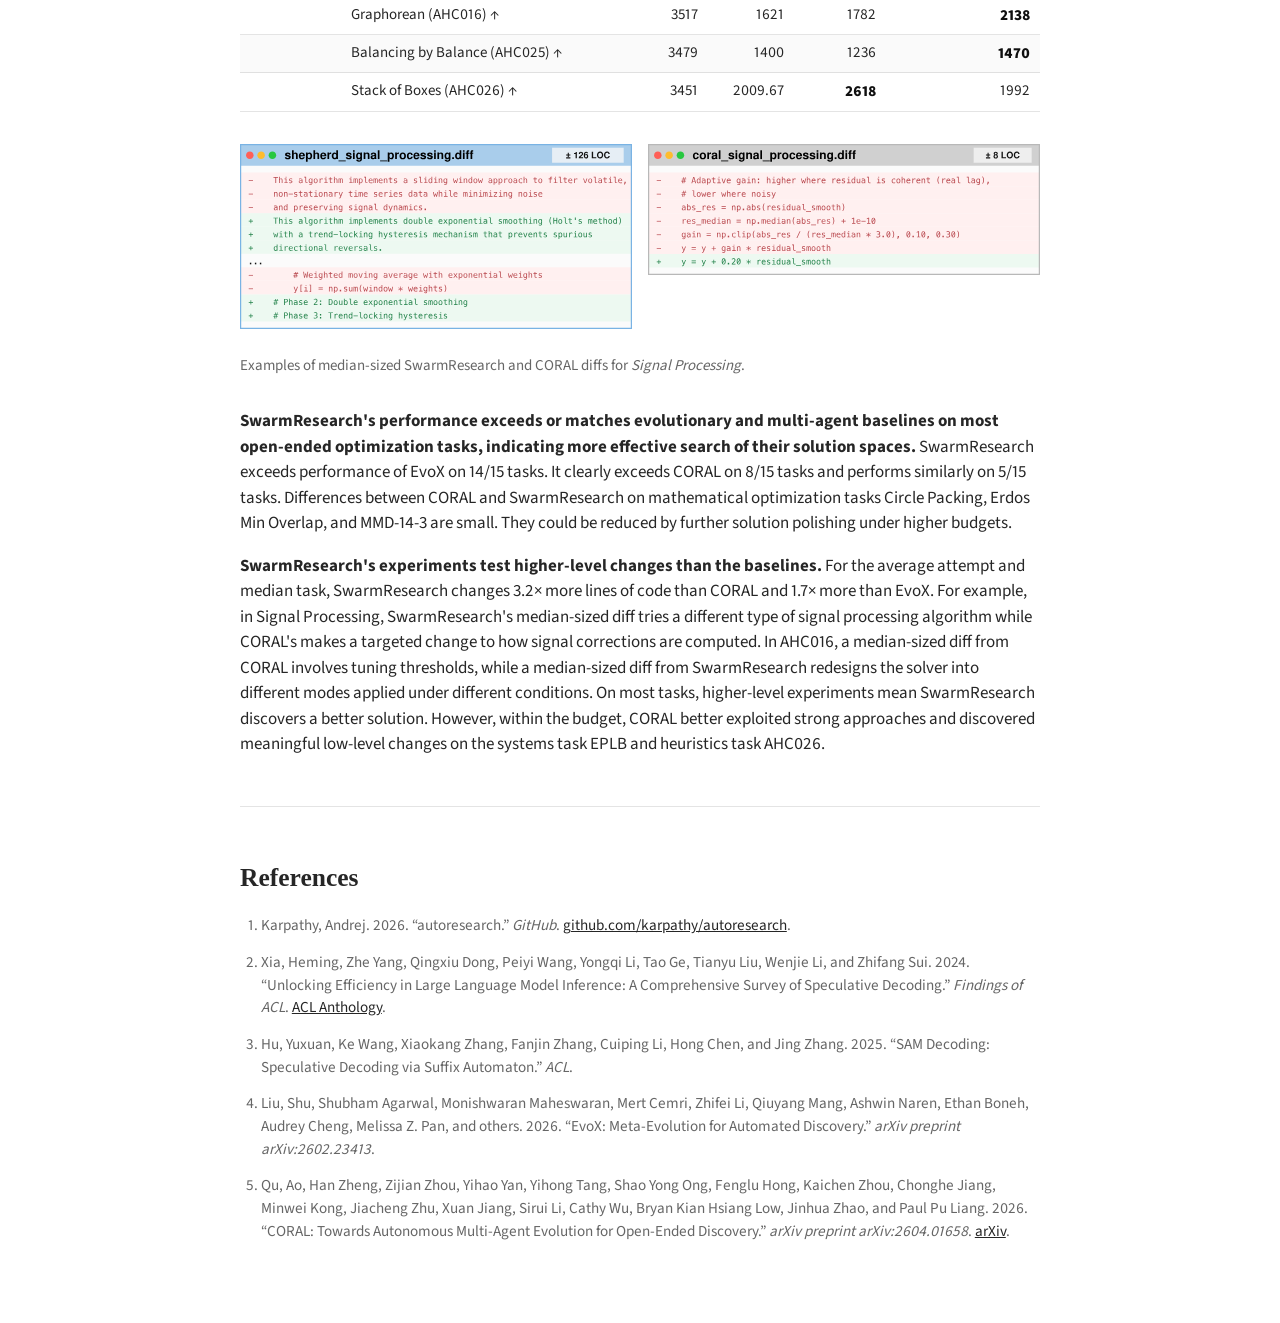
==== commit 807e0be8: "fix shepherd naming" ====
--- a/blogs/swarmresearch/swarmresearch.html
+++ b/blogs/swarmresearch/swarmresearch.html
@@ -148,20 +148,20 @@
                 </figure>
 
                 <p>
-                    The harness has two primary roles: <em>SwarmResearch Agents</em> and
-                    <em>Search Agents</em>. The SwarmResearch Agent is the orchestrator.
+                    The harness has two primary roles: <em>Shepherd Agents</em> and
+                    <em>Search Agents</em>. The Shepherd Agent is the orchestrator.
                     It spawns and steers waves of concurrent
                     Search Agents and has access to <em>global</em> context: summaries of all Search Agent
                     attempts, including their approach and evaluated score.
                     Search Agents are subagents that come up with a new approach and implement, evaluate, and
                     iterate on it. <b>Context
                     separation is designed to preserve diversity among Search
-                    Agents while still giving the SwarmResearch Agent enough information to
+                    Agents while still giving the Shepherd Agent enough information to
                     strategically steer the population</b>. 
                     Unlike classic orchestrator-subagent architectures, which partition complex tasks like large-scale code generation across subagents, Shehpherd Agents do not decompose the problem into precise tasks. Their role is to
                     steer population-level search behavior by initializing and maintaining a diverse population
                     of ideas, prioritizing Search Agents on promising
-                    ideas, and breaking out of plateaus. SwarmResearch Agents accomplish these goals with <i>3 steering mechanisms</i>:
+                    ideas, and breaking out of plateaus. Shepherd Agents accomplish these goals with <i>3 steering mechanisms</i>:
                 </p>
                 
                 <ol class="mechanism-list" id="mechanisms">
@@ -173,7 +173,7 @@
                             />
                         </figure>
                         <strong>Git Branch.</strong> 
-                        For every new Search Agent, the SwarmResearch Agent creates a new git branch and worktree from either the baseline commit, a completed Search Agent’s commit, or a merge of multiple Search Agent commits; each commit includes a solution. Every Search Agent begins by reading and modifying this <em>parent solution</em> in its worktree, so the parent shapes the neighborhood of solutions it explores. Parent selection, through branch setup, lets the SwarmResearch Agent steer the population's search without prescribing specific ideas. Branches from the minimal baseline encourage new from-scratch exploration, while branches from completed agents can direct effort toward promising or underdeveloped directions. Branching expresses a wide range of search patterns e.g., concurrent Search Agent fan-out around a promising solution, or deep serial chains to persistently build on attempts. 
+                        For every new Search Agent, the Shepherd Agent creates a new git branch and worktree from either the baseline commit, a completed Search Agent’s commit, or a merge of multiple Search Agent commits; each commit includes a solution. Every Search Agent begins by reading and modifying this <em>parent solution</em> in its worktree, so the parent shapes the neighborhood of solutions it explores. Parent selection, through branch setup, lets the Shepherd Agent steer the population's search without prescribing specific ideas. Branches from the minimal baseline encourage new from-scratch exploration, while branches from completed agents can direct effort toward promising or underdeveloped directions. Branching expresses a wide range of search patterns e.g., concurrent Search Agent fan-out around a promising solution, or deep serial chains to persistently build on attempts. 
                     </li>
                     <li>
                         <strong>Search agent type.</strong>
@@ -184,7 +184,7 @@
                     <li>
                         <strong>Prompts.</strong>
                         Since Search Agents only have local context of their parent,
-                        the SwarmResearch Agent can share prompts to give
+                        the Shepherd Agent can share prompts to give
                         minimal, relevant context or add directions. For
                         example, if Explorer Agents repeat similar ideas, prompts can
                         provide a summary of already explored ideas and instruct
@@ -193,7 +193,7 @@
                     </li>
                 </ol>
                 
-                <b>Why use an orchestrator at all?</b> We found that multiple agents which instead self-organize through a shared memory tend to all converge onto a single approach. When all agents see that another agent found a stronger solution, they decide to improve the best solution and abandon independent directions. SwarmResearch eliminates this possibility by restricting Search Agent context to their direct lineage. Still, the SwarmResearch Agent uses its global context to strategically distribute Search Agents across parents and write prompts that selectively pass relevant information to new Search Agents. 
+                <b>Why use an orchestrator at all?</b> We found that multiple agents which instead self-organize through a shared memory tend to all converge onto a single approach. When all agents see that another agent found a stronger solution, they decide to improve the best solution and abandon independent directions. SwarmResearch eliminates this possibility by restricting Search Agent context to their direct lineage. Still, the Shepherd Agent uses its global context to strategically distribute Search Agents across parents and write prompts that selectively pass relevant information to new Search Agents. 
 
                 <!-- Results -->
                 <h2 id="comparison">Comparison to Baselines</h2>
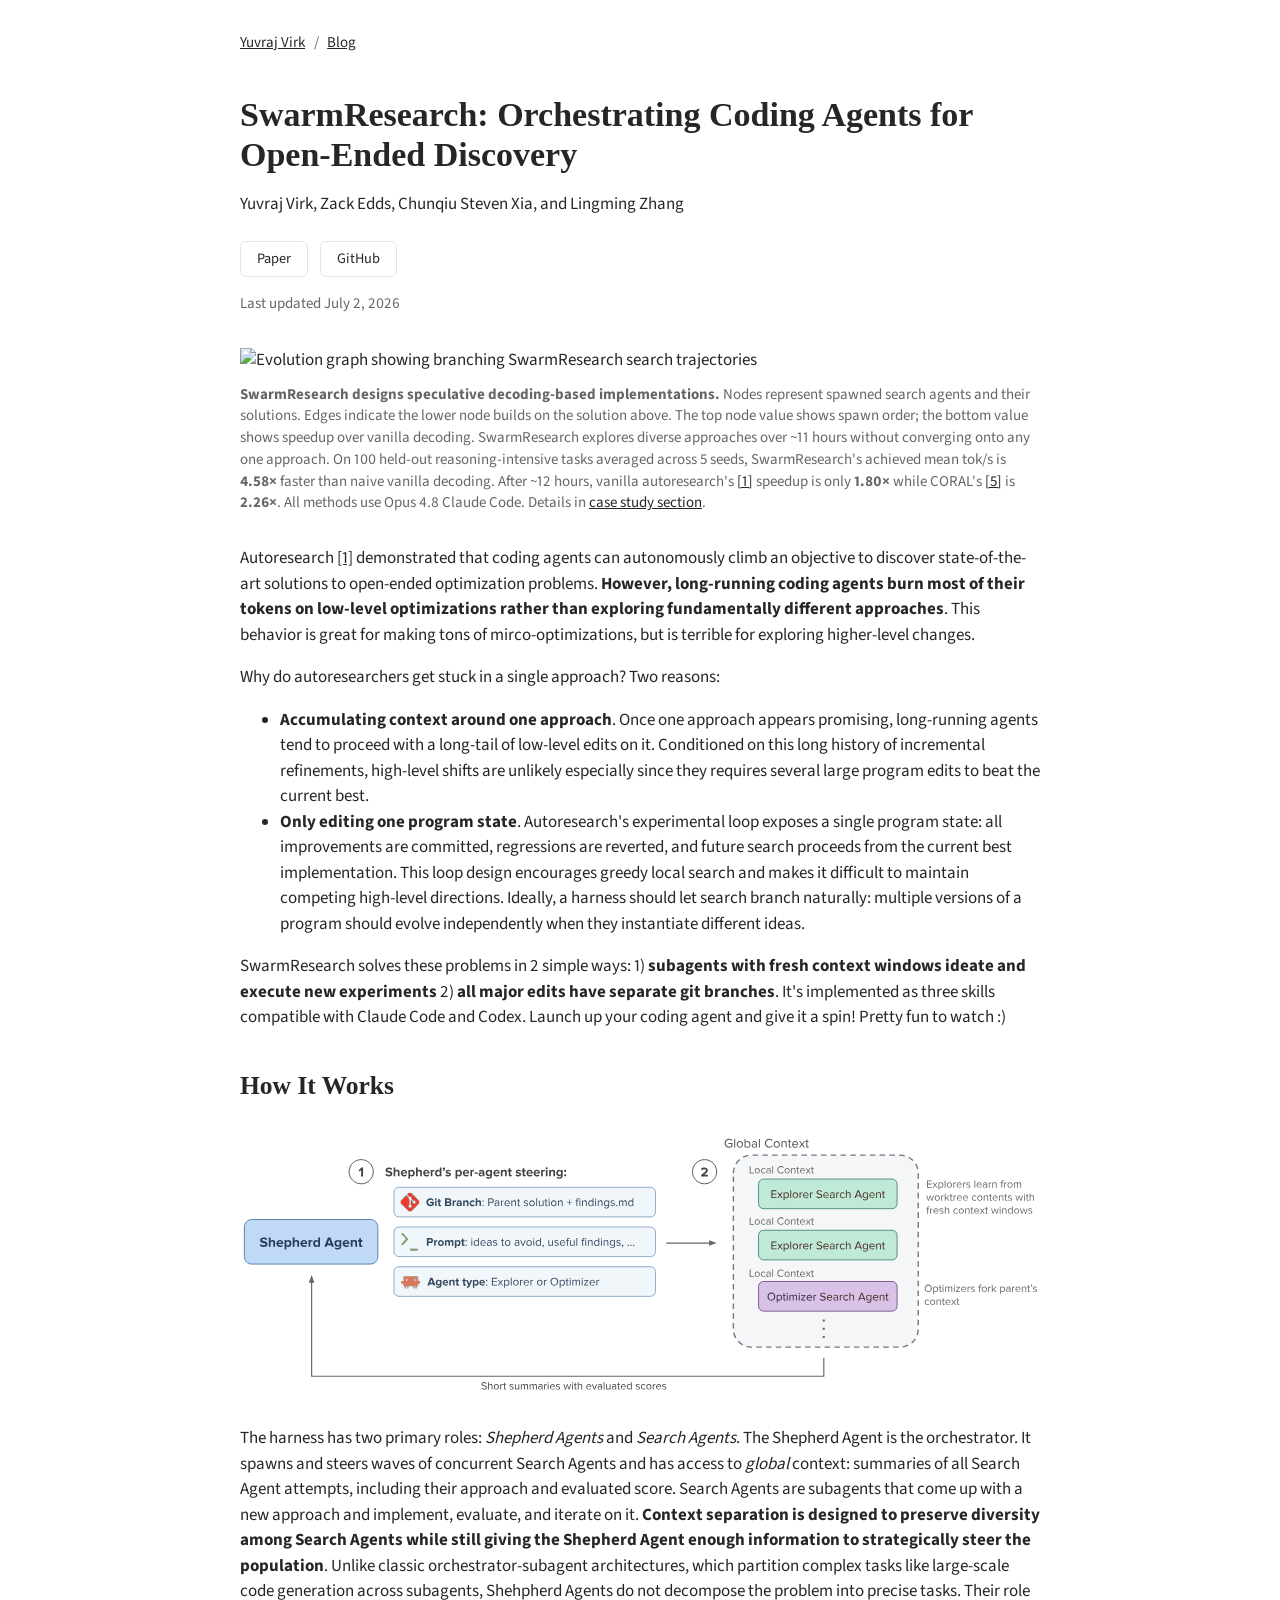
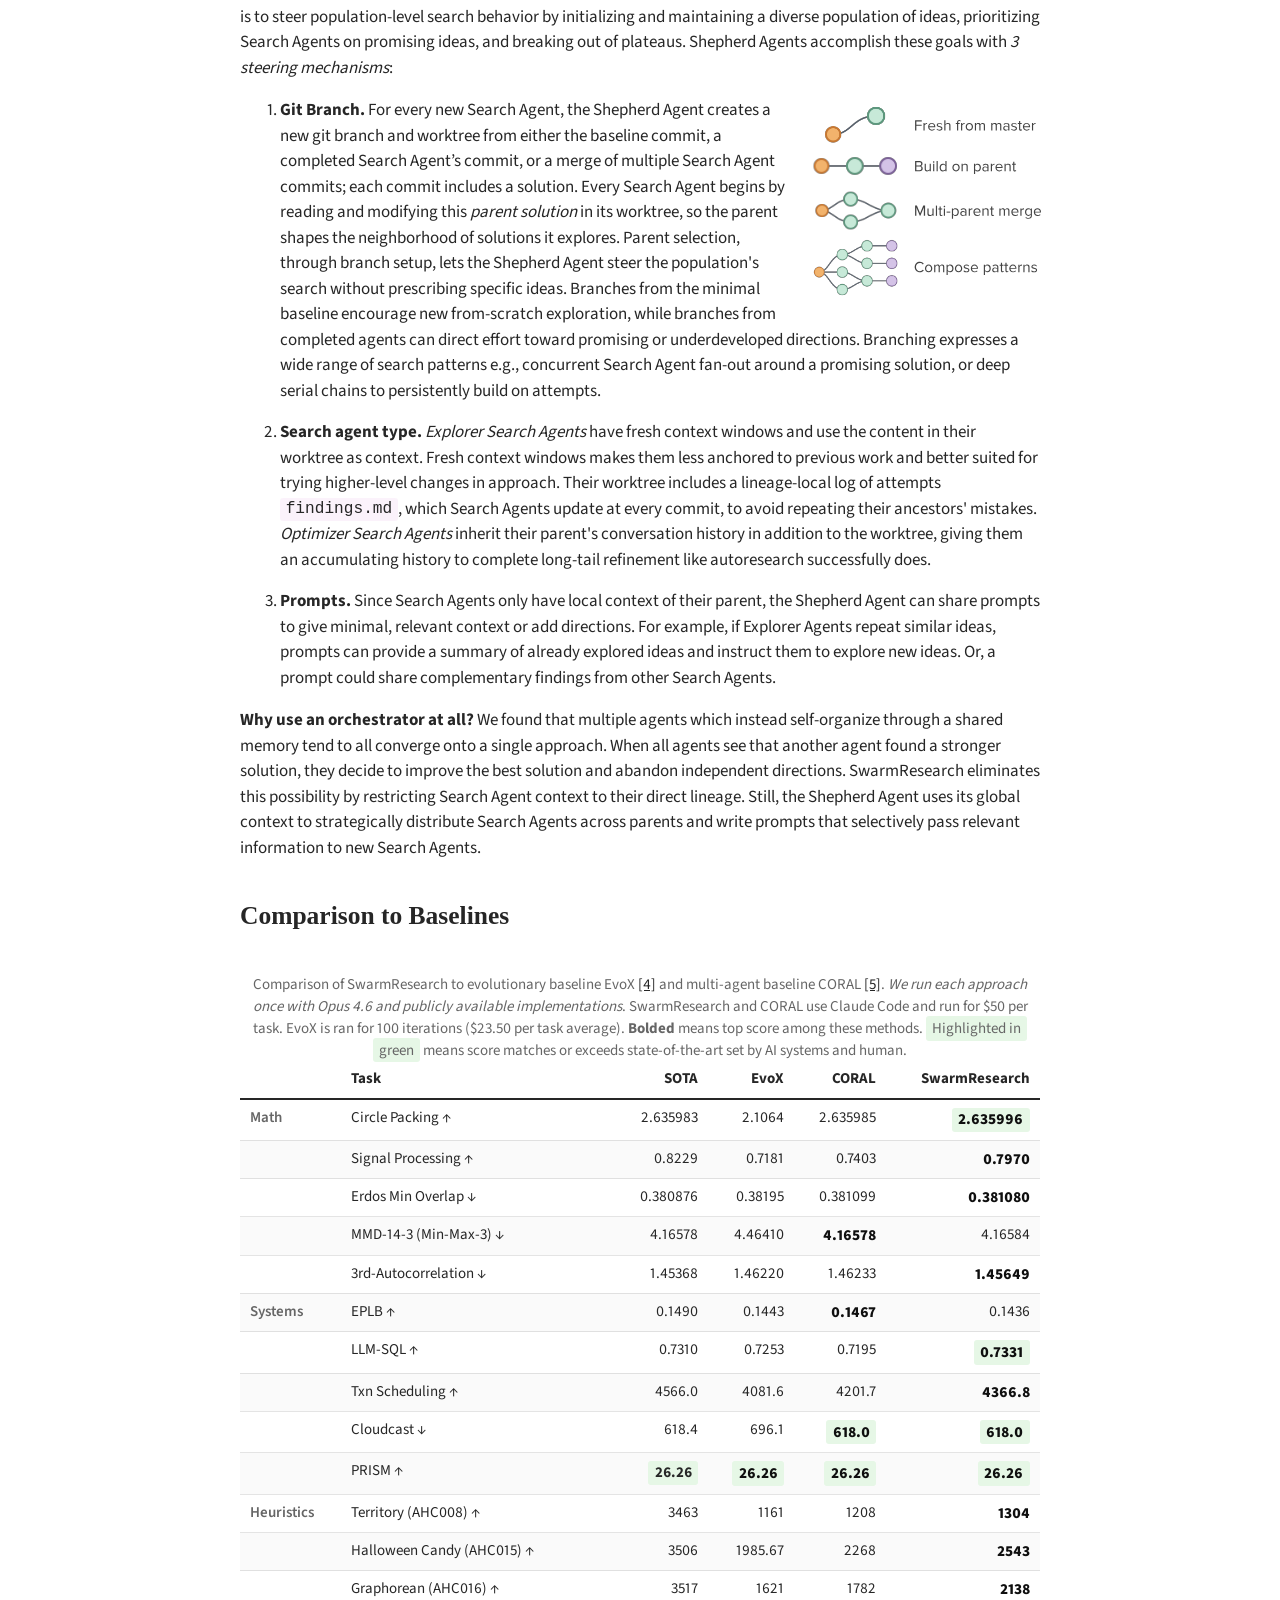
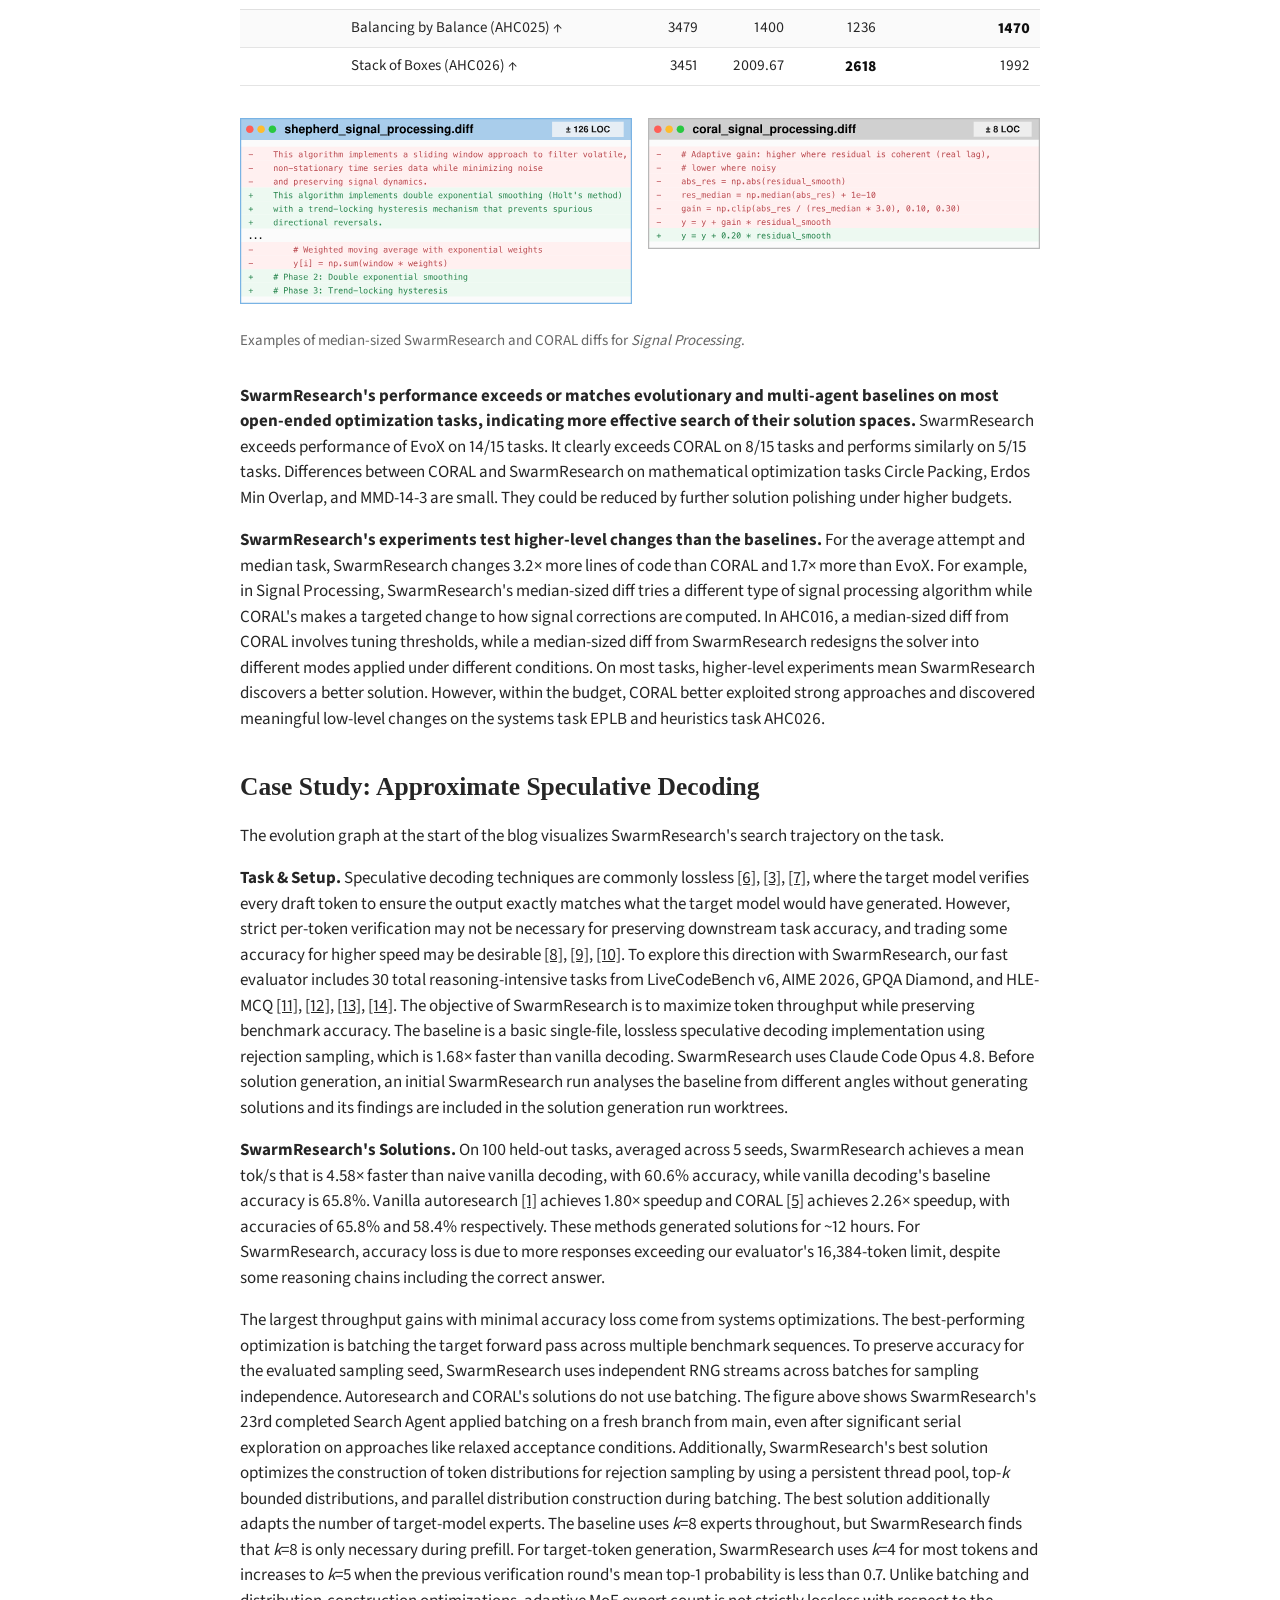
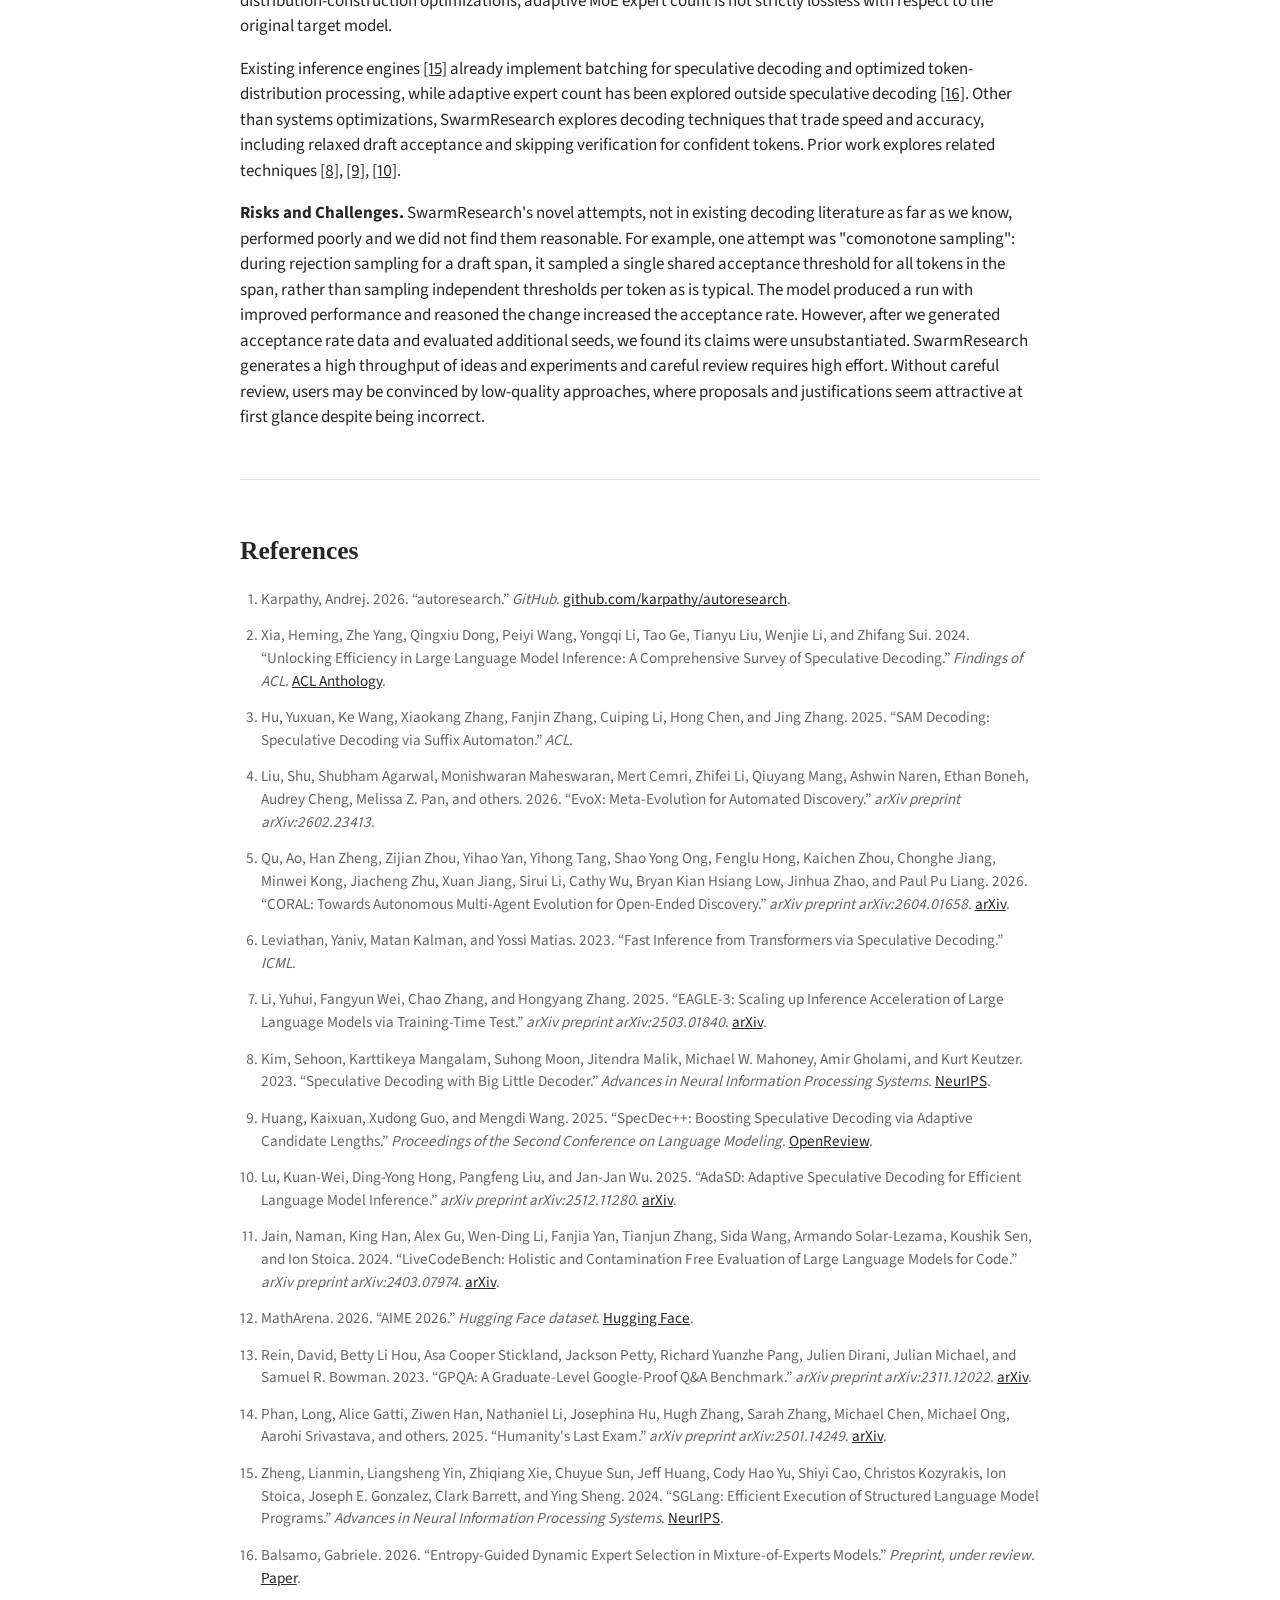
==== commit 0e18a8b9: "update swarmresearch post" ====
--- a/blogs/swarmresearch/swarmresearch.html
+++ b/blogs/swarmresearch/swarmresearch.html
@@ -51,17 +51,19 @@
                     </h1>
                     <div class="post-authors">
                         <p>
-                            Yuvraj Virk, Chunqiu Steven Xia, Zack Edds, and
+                            Yuvraj Virk, Zack Edds, Chunqiu Steven Xia, and
                             Lingming Zhang
                         </p>
                     </div>
                     <div class="post-links">
-                        <a href="#" aria-disabled="true">Paper</a>
-                        <a href="https://github.com/yuvrajvirk/swarmresearch"
+                        <a href="https://github.com/SwarmResearch/SwarmResearch/blob/main/assets/swarmresearch_paper.pdf"
+                            >Paper</a
+                        >
+                        <a href="https://github.com/SwarmResearch/SwarmResearch/blob/main/assets/swarmresearch_paper.pdf"
                             >GitHub</a
                         >
                     </div>
-                    <p class="post-meta">Last updated June 10, 2026</p>
+                    <p class="post-meta">Last updated July 2, 2026</p>
                 </header>
 
                 <figure class="wide-figure">
@@ -70,21 +72,21 @@
                         alt="Evolution graph showing branching SwarmResearch search trajectories"
                     />
                     <figcaption>
-                        <b>SwarmResearch designs a speculative decoding algorithm</b>.
-                        A node is a spawned search agent and its solution. Edges
-                        indicate that the lower node builds on the solution
-                        above. The top node value shows spawn order; the bottom
-                        value shows speedup over vanilla decoding. Using Codex
-                        GPT-5.5 High, SwarmResearch explores diverse approaches
-                        over ~3 hours rather than converging onto any one approach. The final
-                        implementation is a retrieval-based decoding variant. On
-                        Spec-Bench <a href="#ref-spec-bench">[2]</a>, it
-                        achieves a 4.8x mean speedup over vanilla decoding and a
-                        1.41x mean speedup over the strongest human-designed
-                        training-free baseline
-                        <a href="#ref-sam-decoding">[3]</a>. This result
-                        reflects strong performance on specific task types
-                        rather than a generally superior decoding algorithm.
+                        <b>SwarmResearch designs speculative decoding-based implementations.</b>
+                        Nodes represent spawned search agents and their solutions.
+                        Edges indicate the lower node builds on the solution above.
+                        The top node value shows spawn order; the bottom value shows
+                        speedup over vanilla decoding. SwarmResearch explores
+                        diverse approaches over ~11 hours without converging onto
+                        any one approach. On 100 held-out reasoning-intensive tasks
+                        averaged across 5 seeds,
+                        SwarmResearch's achieved mean tok/s is <b>4.58&times;</b> faster
+                        than naive vanilla decoding. After ~12 hours,
+                        vanilla autoresearch's <a href="#ref-autoresearch">[1]</a>
+                        speedup is only <b>1.80&times;</b> while CORAL's
+                        <a href="#ref-coral">[5]</a> is <b>2.26&times;</b>. All
+                        methods use Opus 4.8 Claude Code. Details in
+                        <a href="#case-study-approximate-speculative-decoding">case study section</a>.
                     </figcaption>
                 </figure>
 
@@ -95,11 +97,10 @@
                     demonstrated that coding agents can autonomously climb an
                     objective to discover state-of-the-art solutions to
                     open-ended optimization problems. <b>However, long-running
-                    coding agents only climb one hill and burn all their tokens
-                    on micro-optimizations rather than exploring fundamentally
-                    different approaches</b>. This is useful if
-                    micro-optimizations are your goal, but is terrible if your
-                    goal is to explore higher-level changes.
+                    coding agents burn most of their tokens on low-level optimizations 
+                    rather than exploring fundamentally
+                    different approaches</b>. This behavior is great for making tons of mirco-optimizations, 
+                    but is terrible for exploring higher-level changes.
                 </p>
                 <p>
                     Why do autoresearchers get stuck in a single approach? Two reasons:
@@ -390,6 +391,112 @@
                     task AHC026.
                 </p>
 
+                <h2 id="case-study-approximate-speculative-decoding">Case Study: Approximate Speculative Decoding</h2>
+                <p>
+                    The evolution graph at the start of the blog visualizes SwarmResearch's search trajectory on
+                    the task.
+                </p>
+                <p>
+                    <strong>Task &amp; Setup.</strong> Speculative decoding
+                    techniques are commonly lossless
+                    <a href="#ref-leviathan-specdec">[6]</a>,
+                    <a href="#ref-sam-decoding">[3]</a>,
+                    <a href="#ref-eagle3">[7]</a>, where the target model verifies
+                    every draft token to ensure the output exactly matches what the
+                    target model would have generated. However, strict
+                    per-token verification may not be necessary for preserving
+                    downstream task accuracy, and trading some accuracy for higher
+                    speed may be desirable
+                    <a href="#ref-big-little-specdec">[8]</a>,
+                    <a href="#ref-specdecpp">[9]</a>,
+                    <a href="#ref-adasd">[10]</a>. To explore this direction with
+                    SwarmResearch, our fast evaluator includes 30 total
+                    reasoning-intensive tasks from LiveCodeBench v6, AIME 2026,
+                    GPQA Diamond, and HLE-MCQ
+                    <a href="#ref-livecodebench">[11]</a>,
+                    <a href="#ref-aime-2026">[12]</a>,
+                    <a href="#ref-gpqa">[13]</a>,
+                    <a href="#ref-hle">[14]</a>. The objective of SwarmResearch is to
+                    maximize token throughput while preserving benchmark accuracy.
+                    The baseline is a basic single-file, lossless speculative
+                    decoding implementation using rejection sampling, which is
+                    1.68&times; faster than vanilla decoding. SwarmResearch uses
+                    Claude Code Opus 4.8. Before solution generation, an initial
+                    SwarmResearch run analyses the baseline from different angles
+                    without generating solutions and its findings are included in
+                    the solution generation run worktrees.
+                </p>
+                <p>
+                    <strong>SwarmResearch's Solutions.</strong> On 100 held-out
+                    tasks, averaged across 5 seeds, SwarmResearch achieves a mean
+                    tok/s that is 4.58&times; faster than naive vanilla decoding,
+                    with 60.6% accuracy, while vanilla decoding's baseline accuracy
+                    is 65.8%. Vanilla autoresearch
+                    <a href="#ref-autoresearch">[1]</a> achieves 1.80&times;
+                    speedup and CORAL <a href="#ref-coral">[5]</a> achieves
+                    2.26&times; speedup, with accuracies of 65.8% and 58.4%
+                    respectively. These methods generated solutions for ~12 hours.
+                    For SwarmResearch, accuracy loss is due to more
+                    responses exceeding our evaluator's 16,384-token limit, despite
+                    some reasoning chains including the correct answer.
+                </p>
+                <p>
+                    The largest throughput gains with minimal accuracy loss come
+                    from systems optimizations. The best-performing optimization is
+                    batching the target forward pass across multiple benchmark
+                    sequences. To preserve accuracy for the evaluated sampling seed,
+                    SwarmResearch uses independent RNG streams across batches for
+                    sampling independence. Autoresearch and CORAL's solutions do not
+                    use batching. The figure above shows SwarmResearch's 23rd
+                    completed Search Agent applied batching on a fresh branch from
+                    main, even after significant serial exploration on approaches
+                    like relaxed acceptance conditions. Additionally,
+                    SwarmResearch's best solution optimizes the construction of
+                    token distributions for rejection sampling by using a persistent
+                    thread pool, top-<em>k</em> bounded distributions, and parallel
+                    distribution construction during batching. The best solution
+                    additionally adapts the number of target-model experts. The
+                    baseline uses <em>k</em>=8 experts throughout, but SwarmResearch
+                    finds that <em>k</em>=8 is only necessary during prefill. For
+                    target-token generation, SwarmResearch uses <em>k</em>=4 for
+                    most tokens and increases to <em>k</em>=5 when the previous
+                    verification round's mean top-1 probability is less than 0.7.
+                    Unlike batching and distribution-construction optimizations,
+                    adaptive MoE expert count is not strictly lossless with respect
+                    to the original target model.
+                </p>
+                <p>
+                    Existing inference engines
+                    <a href="#ref-sglang">[15]</a> already implement batching for
+                    speculative decoding and optimized token-distribution
+                    processing, while adaptive expert count has been explored
+                    outside speculative decoding
+                    <a href="#ref-adaptive-k">[16]</a>. Other than systems optimizations,
+                    SwarmResearch explores decoding techniques that trade speed and
+                    accuracy, including relaxed draft acceptance and skipping
+                    verification for confident tokens. Prior work explores related
+                    techniques <a href="#ref-big-little-specdec">[8]</a>,
+                    <a href="#ref-specdecpp">[9]</a>,
+                    <a href="#ref-adasd">[10]</a>.
+                </p>
+                <p>
+                    <strong>Risks and Challenges.</strong> SwarmResearch's novel
+                    attempts, not in existing decoding literature as far as we know,
+                    performed poorly and we did not find them reasonable. For
+                    example, one attempt was "comonotone sampling": during rejection
+                    sampling for a draft span, it sampled a single shared acceptance
+                    threshold for all tokens in the span, rather than sampling
+                    independent thresholds per token as is typical. The model
+                    produced a run with improved performance and reasoned the change
+                    increased the acceptance rate. However, after we generated
+                    acceptance rate data and evaluated additional seeds, we found its
+                    claims were unsubstantiated. SwarmResearch generates a high
+                    throughput of ideas and experiments and careful review requires
+                    high effort. Without careful review, users may be convinced by
+                    low-quality approaches, where proposals and justifications seem
+                    attractive at first glance despite being incorrect.
+                </p>
+
                 <section class="references" aria-labelledby="references-heading">
                     <h2 id="references-heading">References</h2>
                     <ol>
@@ -436,6 +543,107 @@
                                 >arXiv</a
                             >.
                         </li>
+                        <li id="ref-leviathan-specdec">
+                            Leviathan, Yaniv, Matan Kalman, and Yossi Matias.
+                            2023. “Fast Inference from Transformers via
+                            Speculative Decoding.” <em>ICML</em>.
+                        </li>
+                        <li id="ref-eagle3">
+                            Li, Yuhui, Fangyun Wei, Chao Zhang, and Hongyang
+                            Zhang. 2025. “EAGLE-3: Scaling up Inference
+                            Acceleration of Large Language Models via
+                            Training-Time Test.”
+                            <em>arXiv preprint arXiv:2503.01840</em>.
+                            <a href="https://arxiv.org/abs/2503.01840"
+                                >arXiv</a
+                            >.
+                        </li>
+                        <li id="ref-big-little-specdec">
+                            Kim, Sehoon, Karttikeya Mangalam, Suhong Moon,
+                            Jitendra Malik, Michael W. Mahoney, Amir Gholami,
+                            and Kurt Keutzer. 2023. “Speculative Decoding with
+                            Big Little Decoder.”
+                            <em>Advances in Neural Information Processing Systems</em>.
+                            <a href="https://proceedings.neurips.cc/paper_files/paper/2023/hash/7b97adeafa1c51cf65263459ca9d0d7c-Abstract-Conference.html"
+                                >NeurIPS</a
+                            >.
+                        </li>
+                        <li id="ref-specdecpp">
+                            Huang, Kaixuan, Xudong Guo, and Mengdi Wang. 2025.
+                            “SpecDec++: Boosting Speculative Decoding via
+                            Adaptive Candidate Lengths.”
+                            <em>Proceedings of the Second Conference on Language Modeling</em>.
+                            <a href="https://openreview.net/forum?id=NnExMNiTHw"
+                                >OpenReview</a
+                            >.
+                        </li>
+                        <li id="ref-adasd">
+                            Lu, Kuan-Wei, Ding-Yong Hong, Pangfeng Liu, and
+                            Jan-Jan Wu. 2025. “AdaSD: Adaptive Speculative
+                            Decoding for Efficient Language Model Inference.”
+                            <em>arXiv preprint arXiv:2512.11280</em>.
+                            <a href="https://arxiv.org/abs/2512.11280"
+                                >arXiv</a
+                            >.
+                        </li>
+                        <li id="ref-livecodebench">
+                            Jain, Naman, King Han, Alex Gu, Wen-Ding Li,
+                            Fanjia Yan, Tianjun Zhang, Sida Wang, Armando
+                            Solar-Lezama, Koushik Sen, and Ion Stoica. 2024.
+                            “LiveCodeBench: Holistic and Contamination Free
+                            Evaluation of Large Language Models for Code.”
+                            <em>arXiv preprint arXiv:2403.07974</em>.
+                            <a href="https://arxiv.org/abs/2403.07974"
+                                >arXiv</a
+                            >.
+                        </li>
+                        <li id="ref-aime-2026">
+                            MathArena. 2026. “AIME 2026.”
+                            <em>Hugging Face dataset</em>.
+                            <a href="https://huggingface.co/datasets/MathArena/aime_2026"
+                                >Hugging Face</a
+                            >.
+                        </li>
+                        <li id="ref-gpqa">
+                            Rein, David, Betty Li Hou, Asa Cooper Stickland,
+                            Jackson Petty, Richard Yuanzhe Pang, Julien Dirani,
+                            Julian Michael, and Samuel R. Bowman. 2023. “GPQA:
+                            A Graduate-Level Google-Proof Q&amp;A Benchmark.”
+                            <em>arXiv preprint arXiv:2311.12022</em>.
+                            <a href="https://arxiv.org/abs/2311.12022"
+                                >arXiv</a
+                            >.
+                        </li>
+                        <li id="ref-hle">
+                            Phan, Long, Alice Gatti, Ziwen Han, Nathaniel Li,
+                            Josephina Hu, Hugh Zhang, Sarah Zhang, Michael
+                            Chen, Michael Ong, Aarohi Srivastava, and others.
+                            2025. “Humanity's Last Exam.”
+                            <em>arXiv preprint arXiv:2501.14249</em>.
+                            <a href="https://arxiv.org/abs/2501.14249"
+                                >arXiv</a
+                            >.
+                        </li>
+                        <li id="ref-sglang">
+                            Zheng, Lianmin, Liangsheng Yin, Zhiqiang Xie,
+                            Chuyue Sun, Jeff Huang, Cody Hao Yu, Shiyi Cao,
+                            Christos Kozyrakis, Ion Stoica, Joseph E. Gonzalez,
+                            Clark Barrett, and Ying Sheng. 2024. “SGLang:
+                            Efficient Execution of Structured Language Model
+                            Programs.”
+                            <em>Advances in Neural Information Processing Systems</em>.
+                            <a href="https://proceedings.neurips.cc/paper_files/paper/2024/hash/724be4472168f31ba1c9ac630f15dec8-Abstract-Conference.html"
+                                >NeurIPS</a
+                            >.
+                        </li>
+                        <li id="ref-adaptive-k">
+                            Balsamo, Gabriele. 2026. “Entropy-Guided Dynamic
+                            Expert Selection in Mixture-of-Experts Models.”
+                            <em>Preprint, under review</em>.
+                            <a href="https://adaptive-k.vercel.app/paper.html"
+                                >Paper</a
+                            >.
+                        </li>
                     </ol>
                 </section>
             </article>
